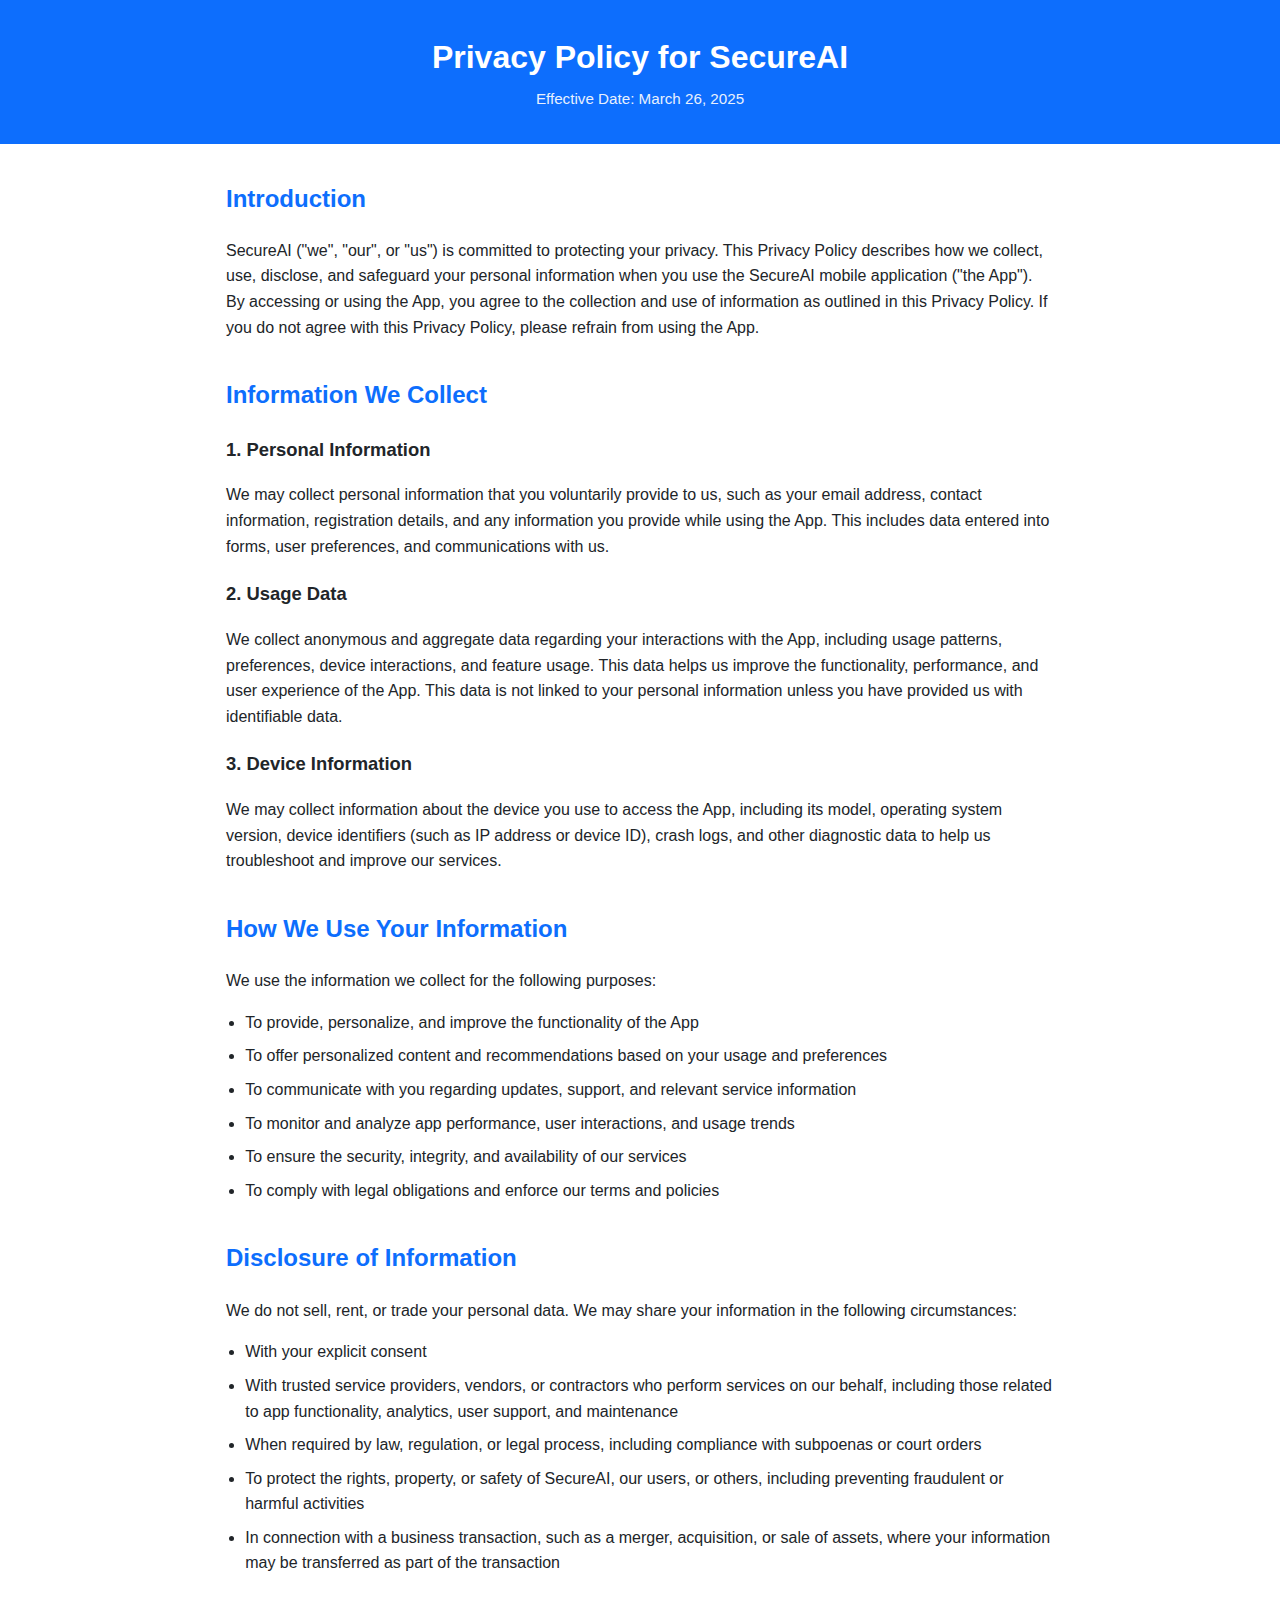
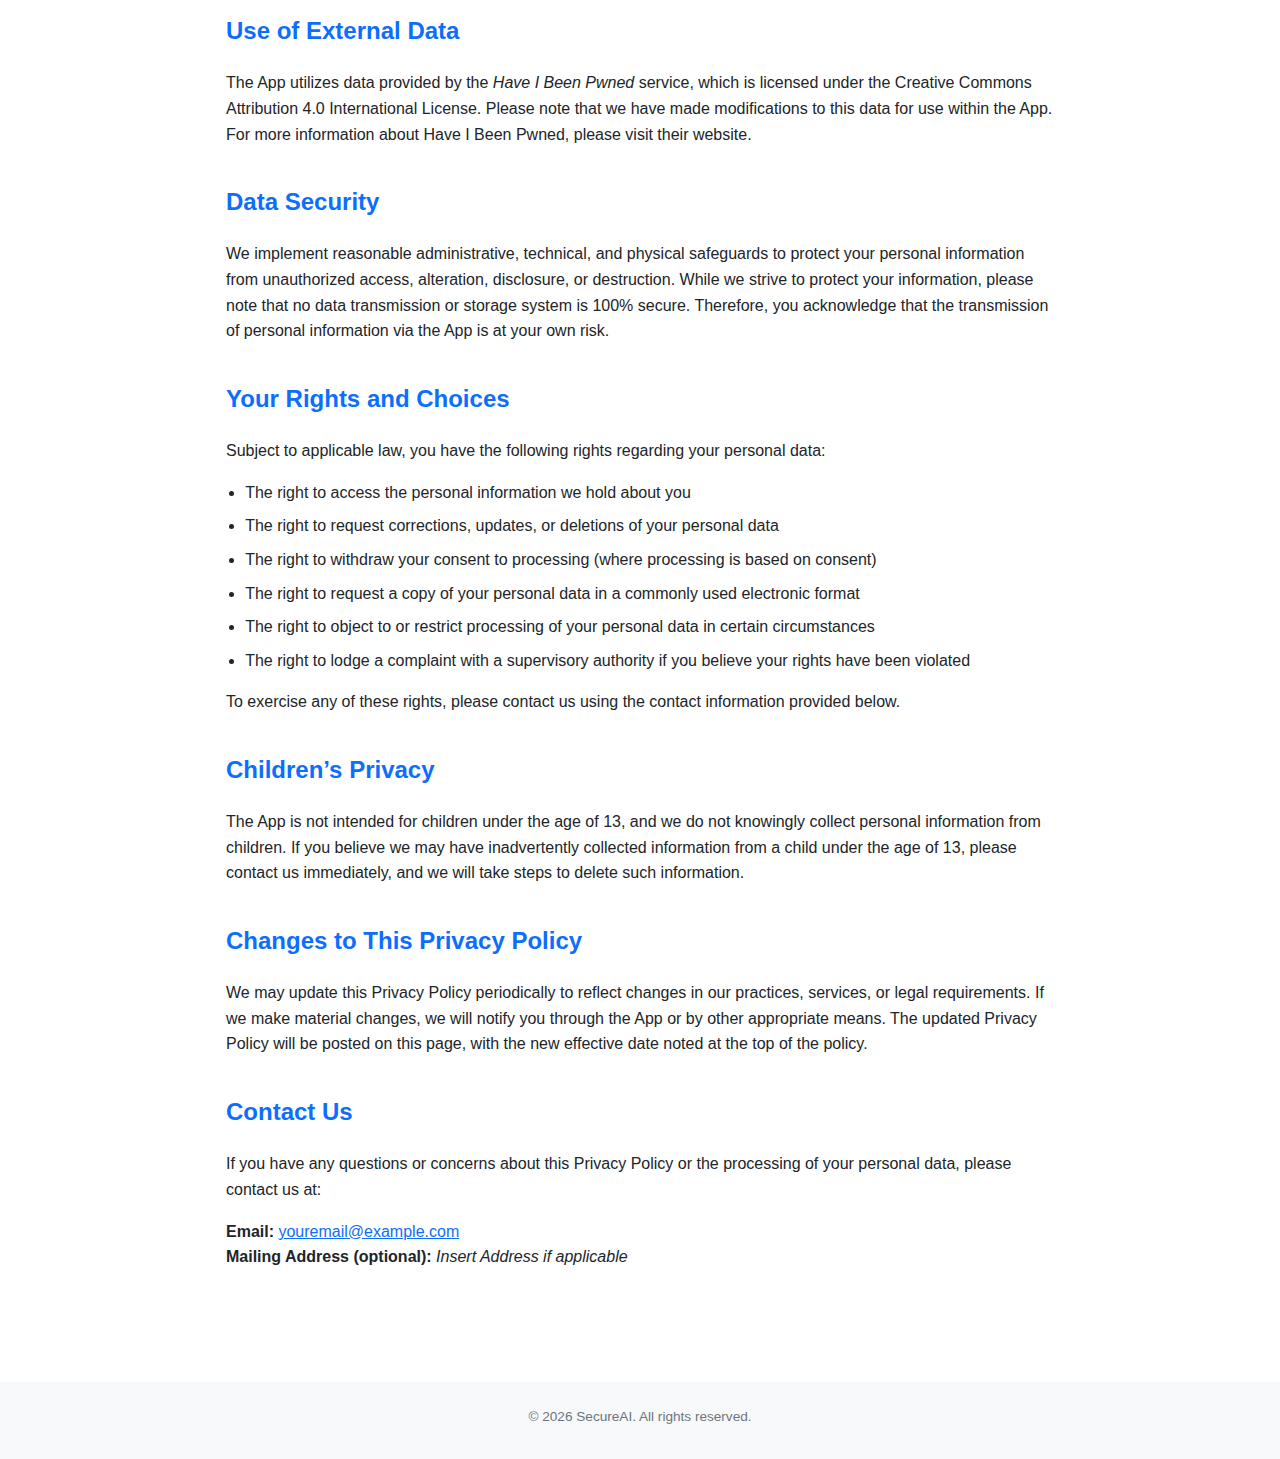
==== index.html @ 7d7cd62f "Create index.html" ====
<!DOCTYPE html>
<html lang="en">
<head>
  <meta charset="UTF-8" />
  <meta name="viewport" content="width=device-width, initial-scale=1.0" />
  <title>SecureAI – Privacy Policy</title>
  <style>
    :root {
      --primary: #0d6efd;
      --text: #212529;
      --bg: #ffffff;
      --accent: #f8f9fa;
    }

    * {
      box-sizing: border-box;
    }

    body {
      margin: 0;
      font-family: "Segoe UI", Roboto, "Helvetica Neue", Arial, "Noto Sans", sans-serif;
      line-height: 1.6;
      color: var(--text);
      background-color: var(--bg);
    }

    header {
      background: var(--primary);
      color: #fff;
      padding: 2rem 1rem;
      text-align: center;
    }

    header h1 {
      margin: 0 0 0.25rem 0;
      font-size: 2rem;
    }

    header p {
      margin: 0;
      font-size: 0.95rem;
      opacity: 0.9;
    }

    main {
      max-width: 860px;
      margin: 2rem auto;
      padding: 0 1rem 4rem 1rem;
    }

    h2 {
      color: var(--primary);
      margin-top: 2.25rem;
      font-size: 1.5rem;
    }

    h3 {
      margin-top: 1.25rem;
      font-size: 1.15rem;
    }

    ul {
      padding-left: 1.2rem;
    }

    li {
      margin-bottom: 0.5rem;
    }

    footer {
      text-align: center;
      font-size: 0.85rem;
      color: #6c757d;
      padding: 1.5rem 0 2rem;
      background: var(--accent);
    }

    a {
      color: var(--primary);
    }
  </style>
</head>
<body>
  <header>
    <h1>Privacy Policy for SecureAI</h1>
    <p>Effective Date: March&nbsp;26,&nbsp;2025</p>
  </header>

  <main>
    <h2>Introduction</h2>
    <p>
      SecureAI ("we", "our", or "us") is committed to protecting your privacy. This Privacy Policy describes how we
      collect, use, disclose, and safeguard your personal information when you use the SecureAI mobile application
      ("the App"). By accessing or using the App, you agree to the collection and use of information as outlined in this
      Privacy Policy. If you do not agree with this Privacy Policy, please refrain from using the App.
    </p>

    <h2>Information We Collect</h2>

    <h3>1. Personal Information</h3>
    <p>
      We may collect personal information that you voluntarily provide to us, such as your email address, contact
      information, registration details, and any information you provide while using the App. This includes data entered
      into forms, user preferences, and communications with us.
    </p>

    <h3>2. Usage Data</h3>
    <p>
      We collect anonymous and aggregate data regarding your interactions with the App, including usage patterns,
      preferences, device interactions, and feature usage. This data helps us improve the functionality, performance,
      and user experience of the App. This data is not linked to your personal information unless you have provided us
      with identifiable data.
    </p>

    <h3>3. Device Information</h3>
    <p>
      We may collect information about the device you use to access the App, including its model, operating system
      version, device identifiers (such as IP address or device ID), crash logs, and other diagnostic data to help us
      troubleshoot and improve our services.
    </p>

    <h2>How We Use Your Information</h2>
    <p>We use the information we collect for the following purposes:</p>
    <ul>
      <li>To provide, personalize, and improve the functionality of the App</li>
      <li>To offer personalized content and recommendations based on your usage and preferences</li>
      <li>To communicate with you regarding updates, support, and relevant service information</li>
      <li>To monitor and analyze app performance, user interactions, and usage trends</li>
      <li>To ensure the security, integrity, and availability of our services</li>
      <li>To comply with legal obligations and enforce our terms and policies</li>
    </ul>

    <h2>Disclosure of Information</h2>
    <p>We do not sell, rent, or trade your personal data. We may share your information in the following circumstances:</p>
    <ul>
      <li>With your explicit consent</li>
      <li>
        With trusted service providers, vendors, or contractors who perform services on our behalf, including those
        related to app functionality, analytics, user support, and maintenance
      </li>
      <li>When required by law, regulation, or legal process, including compliance with subpoenas or court orders</li>
      <li>
        To protect the rights, property, or safety of SecureAI, our users, or others, including preventing fraudulent or
        harmful activities
      </li>
      <li>
        In connection with a business transaction, such as a merger, acquisition, or sale of assets, where your
        information may be transferred as part of the transaction
      </li>
    </ul>

    <h2>Use of External Data</h2>
    <p>
      The App utilizes data provided by the <em>Have I Been Pwned</em> service, which is licensed under the Creative Commons
      Attribution&nbsp;4.0 International License. Please note that we have made modifications to this data for use within
      the App. For more information about Have I Been Pwned, please visit their website.
    </p>

    <h2>Data Security</h2>
    <p>
      We implement reasonable administrative, technical, and physical safeguards to protect your personal information
      from unauthorized access, alteration, disclosure, or destruction. While we strive to protect your information,
      please note that no data transmission or storage system is 100% secure. Therefore, you acknowledge that the
      transmission of personal information via the App is at your own risk.
    </p>

    <h2>Your Rights and Choices</h2>
    <p>Subject to applicable law, you have the following rights regarding your personal data:</p>
    <ul>
      <li>The right to access the personal information we hold about you</li>
      <li>The right to request corrections, updates, or deletions of your personal data</li>
      <li>The right to withdraw your consent to processing (where processing is based on consent)</li>
      <li>The right to request a copy of your personal data in a commonly used electronic format</li>
      <li>The right to object to or restrict processing of your personal data in certain circumstances</li>
      <li>
        The right to lodge a complaint with a supervisory authority if you believe your rights have been violated
      </li>
    </ul>
    <p>To exercise any of these rights, please contact us using the contact information provided below.</p>

    <h2>Children’s Privacy</h2>
    <p>
      The App is not intended for children under the age of 13, and we do not knowingly collect personal information
      from children. If you believe we may have inadvertently collected information from a child under the age of 13,
      please contact us immediately, and we will take steps to delete such information.
    </p>

    <h2>Changes to This Privacy Policy</h2>
    <p>
      We may update this Privacy Policy periodically to reflect changes in our practices, services, or legal
      requirements. If we make material changes, we will notify you through the App or by other appropriate means. The
      updated Privacy Policy will be posted on this page, with the new effective date noted at the top of the policy.
    </p>

    <h2>Contact Us</h2>
    <p>
      If you have any questions or concerns about this Privacy Policy or the processing of your personal data, please
      contact us at:
    </p>
    <p>
      <strong>Email:</strong> <a href="mailto:youremail@example.com">youremail@example.com</a><br />
      <strong>Mailing Address (optional):</strong> <em>Insert Address if applicable</em>
    </p>
  </main>

  <footer>
    &copy; <span id="year"></span> SecureAI. All rights reserved.
  </footer>

  <script>
    // Update year automatically
    document.getElementById("year").textContent = new Date().getFullYear();
  </script>
</body>
</html>
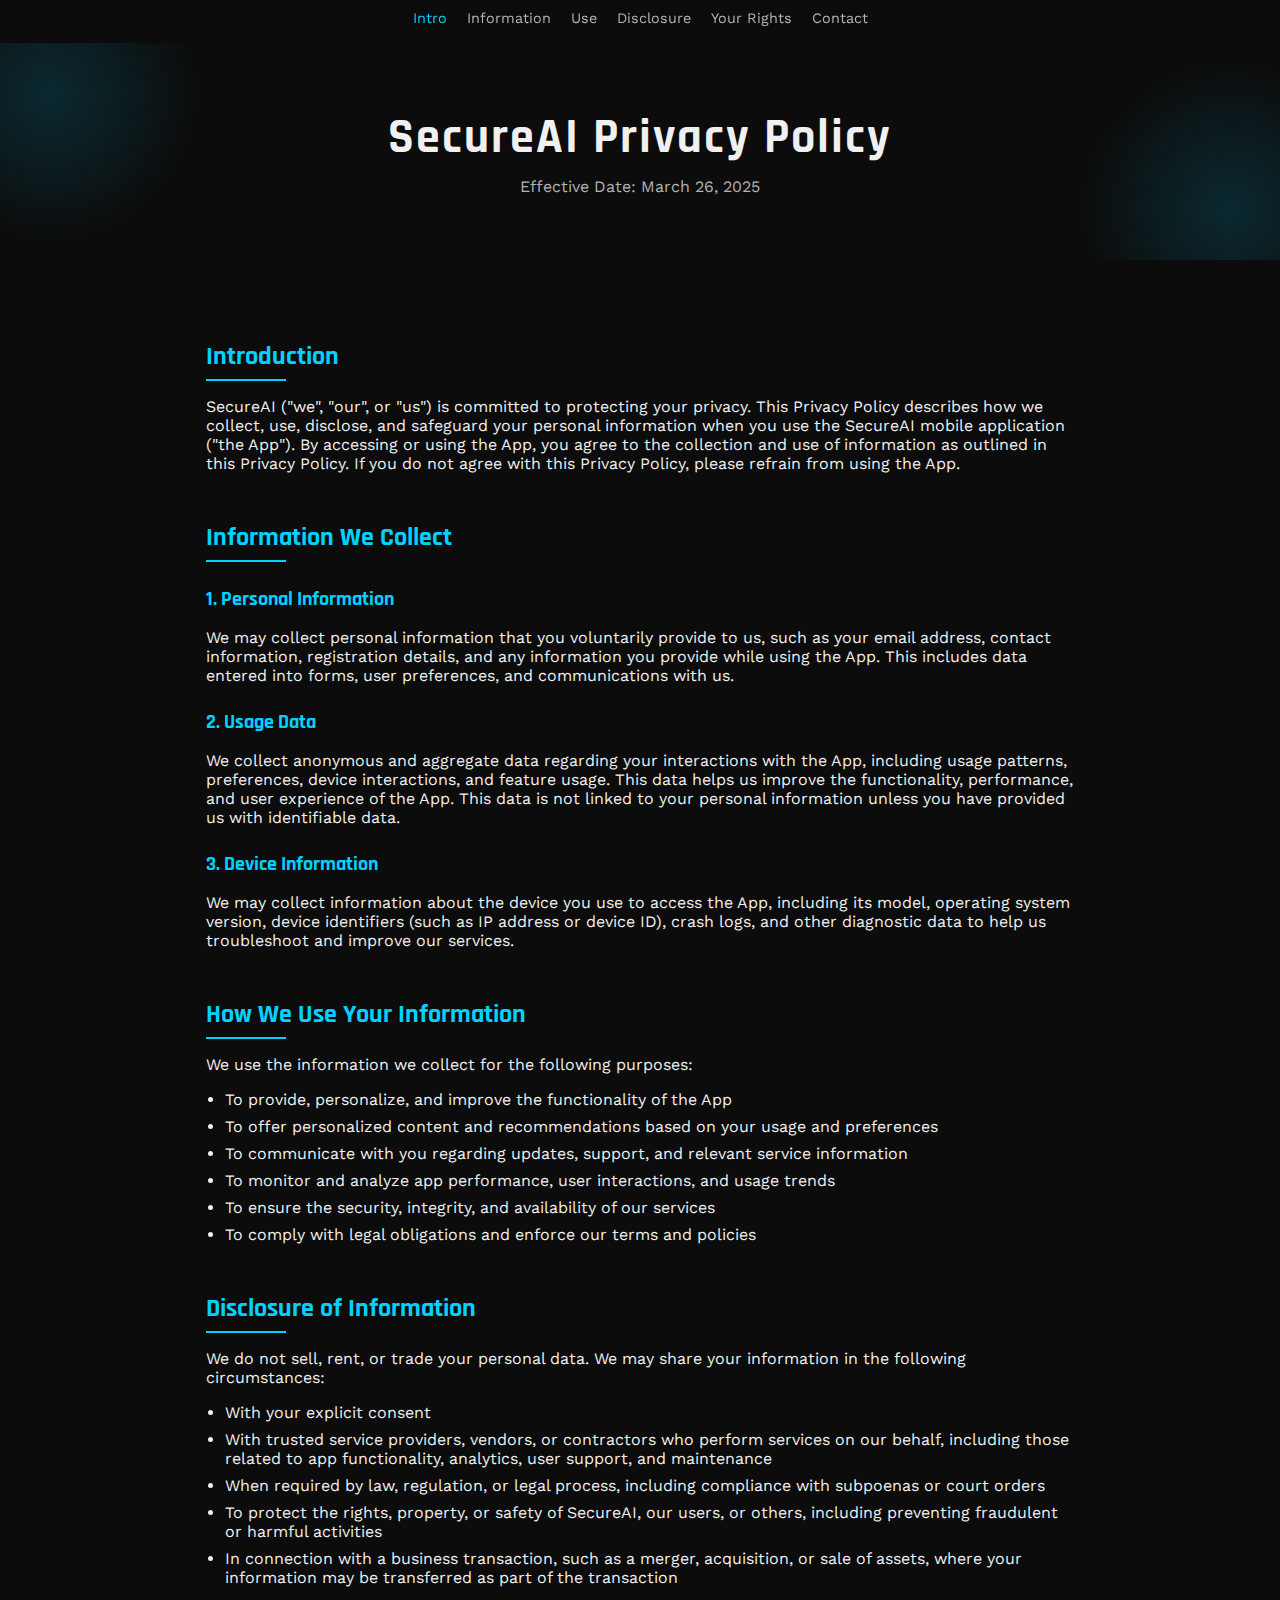
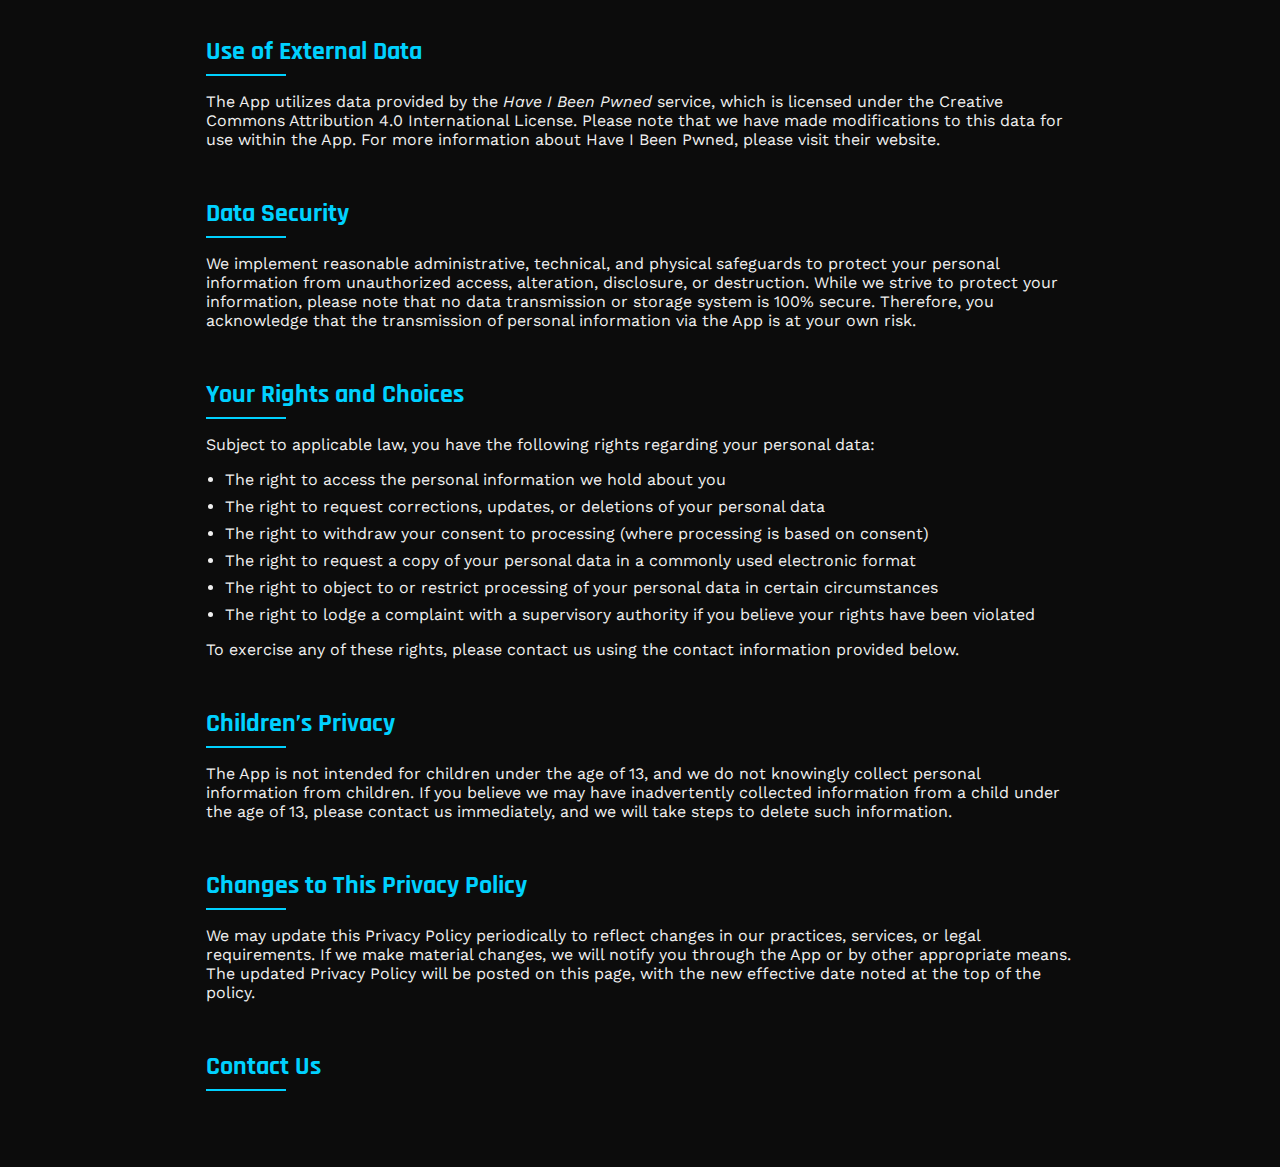
==== commit c8a95e10: "Update index.html" ====
--- a/index.html
+++ b/index.html
@@ -3,60 +3,135 @@
 <head>
   <meta charset="UTF-8" />
   <meta name="viewport" content="width=device-width, initial-scale=1.0" />
-  <title>SecureAI – Privacy Policy</title>
+  <title>SecureAI · Privacy Policy</title>
+
+  <!-- Google Fonts -->
+  <link rel="preconnect" href="https://fonts.googleapis.com">
+  <link rel="preconnect" href="https://fonts.gstatic.com" crossorigin>
+  <link href="https://fonts.googleapis.com/css2?family=Work+Sans:wght@300;400;500;600;700;800&family=Rajdhani:wght@400;500;600;700&family=Source+Code+Pro:wght@400;600;700&display=swap" rel="stylesheet">
+
   <style>
     :root {
-      --primary: #0d6efd;
-      --text: #212529;
-      --bg: #ffffff;
-      --accent: #f8f9fa;
+      --bg: #0c0c0c;
+      --text-primary: #f0f0f0;
+      --text-secondary: #b3b3b3;
+      --accent: #00d1ff;
+      --accent-soft: rgba(0, 209, 255, 0.2);
+      --radius: 12px;
+      --max-width: 900px;
     }
 
     * {
       box-sizing: border-box;
+      scroll-behavior: smooth;
     }
 
     body {
       margin: 0;
-      font-family: "Segoe UI", Roboto, "Helvetica Neue", Arial, "Noto Sans", sans-serif;
-      line-height: 1.6;
-      color: var(--text);
+      font-family: 'Work Sans', sans-serif;
       background-color: var(--bg);
+      color: var(--text-primary);
     }
 
     header {
-      background: var(--primary);
-      color: #fff;
-      padding: 2rem 1rem;
+      padding: 4rem 1rem 3rem;
       text-align: center;
-    }
-
-    header h1 {
-      margin: 0 0 0.25rem 0;
-      font-size: 2rem;
-    }
-
-    header p {
+      position: relative;
+      overflow: hidden;
+    }
+
+    header::before,
+    header::after {
+      content: '';
+      position: absolute;
+      top: -100px;
+      left: -100px;
+      width: 300px;
+      height: 300px;
+      background: radial-gradient(circle at center, var(--accent) 0%, transparent 70%);
+      opacity: 0.15;
+      animation: float 8s ease-in-out infinite;
+    }
+
+    header::after {
+      top: auto;
+      bottom: -100px;
+      left: auto;
+      right: -100px;
+      animation-delay: 3s;
+    }
+
+    @keyframes float {
+      0%, 100% { transform: translateY(0) rotate(0deg); }
+      50% { transform: translateY(-20px) rotate(10deg); }
+    }
+
+    h1 {
+      font-family: 'Rajdhani', sans-serif;
+      font-size: clamp(2rem, 5vw, 3rem);
+      letter-spacing: 2px;
       margin: 0;
-      font-size: 0.95rem;
-      opacity: 0.9;
+    }
+
+    p.lead {
+      color: var(--text-secondary);
+      margin-top: 0.5rem;
+      font-size: 1rem;
+    }
+
+    nav {
+      position: sticky;
+      top: 0;
+      width: 100%;
+      backdrop-filter: blur(8px);
+      background: rgba(12,12,12,0.7);
+      z-index: 10;
+    }
+
+    nav ul {
+      list-style: none;
+      margin: 0;
+      padding: 0.5rem 1rem;
+      display: flex;
+      gap: 1.25rem;
+      justify-content: center;
+    }
+
+    nav a {
+      color: var(--text-secondary);
+      text-decoration: none;
+      font-size: 0.9rem;
+      transition: color 0.2s ease;
+    }
+
+    nav a:hover,
+    nav a:focus,
+    nav a.active {
+      color: var(--accent);
     }
 
     main {
-      max-width: 860px;
-      margin: 2rem auto;
-      padding: 0 1rem 4rem 1rem;
-    }
-
-    h2 {
-      color: var(--primary);
-      margin-top: 2.25rem;
-      font-size: 1.5rem;
-    }
-
-    h3 {
-      margin-top: 1.25rem;
-      font-size: 1.15rem;
+      max-width: var(--max-width);
+      margin: 0 auto;
+      padding: 2rem 1rem 4rem;
+    }
+
+    section {
+      margin-top: 3rem;
+    }
+
+    section h2 {
+      font-family: 'Rajdhani', sans-serif;
+      color: var(--accent);
+      font-size: 1.6rem;
+      margin-bottom: 0.75rem;
+    }
+
+    section h3 {
+      font-family: 'Rajdhani', sans-serif;
+      font-size: 1.25rem;
+      margin: 1.5rem 0 0.5rem;
+      color: var(--accent);
     }
 
     ul {
@@ -67,149 +142,135 @@
       margin-bottom: 0.5rem;
     }
 
+    a {
+      color: var(--accent);
+    }
+
     footer {
       text-align: center;
-      font-size: 0.85rem;
-      color: #6c757d;
-      padding: 1.5rem 0 2rem;
+      padding: 2rem 1rem;
+      font-size: 0.8rem;
+      color: var(--text-secondary);
+      background: #111;
+    }
+
+    /* Fancy underline for headings */
+    section h2::after {
+      content: '';
+      display: block;
+      width: 80px;
+      height: 2px;
       background: var(--accent);
-    }
-
-    a {
-      color: var(--primary);
+      margin-top: 6px;
+    }
+
+    code {
+      font-family: 'Source Code Pro', monospace;
+      background: #181818;
+      padding: 0.2rem 0.4rem;
+      border-radius: 4px;
+      color: var(--accent);
     }
   </style>
 </head>
 <body>
-  <header>
-    <h1>Privacy Policy for SecureAI</h1>
-    <p>Effective Date: March&nbsp;26,&nbsp;2025</p>
+
+  <nav>
+    <ul>
+      <li><a href="#intro" class="active">Intro</a></li>
+      <li><a href="#info">Information</a></li>
+      <li><a href="#use">Use</a></li>
+      <li><a href="#disclosure">Disclosure</a></li>
+      <li><a href="#rights">Your Rights</a></li>
+      <li><a href="#contact">Contact</a></li>
+    </ul>
+  </nav>
+
+  <header id="intro">
+    <h1>SecureAI Privacy Policy</h1>
+    <p class="lead">Effective&nbsp;Date:&nbsp;March&nbsp;26,&nbsp;2025</p>
   </header>
 
   <main>
-    <h2>Introduction</h2>
-    <p>
-      SecureAI ("we", "our", or "us") is committed to protecting your privacy. This Privacy Policy describes how we
-      collect, use, disclose, and safeguard your personal information when you use the SecureAI mobile application
-      ("the App"). By accessing or using the App, you agree to the collection and use of information as outlined in this
-      Privacy Policy. If you do not agree with this Privacy Policy, please refrain from using the App.
-    </p>
-
-    <h2>Information We Collect</h2>
-
-    <h3>1. Personal Information</h3>
-    <p>
-      We may collect personal information that you voluntarily provide to us, such as your email address, contact
-      information, registration details, and any information you provide while using the App. This includes data entered
-      into forms, user preferences, and communications with us.
-    </p>
-
-    <h3>2. Usage Data</h3>
-    <p>
-      We collect anonymous and aggregate data regarding your interactions with the App, including usage patterns,
-      preferences, device interactions, and feature usage. This data helps us improve the functionality, performance,
-      and user experience of the App. This data is not linked to your personal information unless you have provided us
-      with identifiable data.
-    </p>
-
-    <h3>3. Device Information</h3>
-    <p>
-      We may collect information about the device you use to access the App, including its model, operating system
-      version, device identifiers (such as IP address or device ID), crash logs, and other diagnostic data to help us
-      troubleshoot and improve our services.
-    </p>
-
-    <h2>How We Use Your Information</h2>
-    <p>We use the information we collect for the following purposes:</p>
-    <ul>
-      <li>To provide, personalize, and improve the functionality of the App</li>
-      <li>To offer personalized content and recommendations based on your usage and preferences</li>
-      <li>To communicate with you regarding updates, support, and relevant service information</li>
-      <li>To monitor and analyze app performance, user interactions, and usage trends</li>
-      <li>To ensure the security, integrity, and availability of our services</li>
-      <li>To comply with legal obligations and enforce our terms and policies</li>
-    </ul>
-
-    <h2>Disclosure of Information</h2>
-    <p>We do not sell, rent, or trade your personal data. We may share your information in the following circumstances:</p>
-    <ul>
-      <li>With your explicit consent</li>
-      <li>
-        With trusted service providers, vendors, or contractors who perform services on our behalf, including those
-        related to app functionality, analytics, user support, and maintenance
-      </li>
-      <li>When required by law, regulation, or legal process, including compliance with subpoenas or court orders</li>
-      <li>
-        To protect the rights, property, or safety of SecureAI, our users, or others, including preventing fraudulent or
-        harmful activities
-      </li>
-      <li>
-        In connection with a business transaction, such as a merger, acquisition, or sale of assets, where your
-        information may be transferred as part of the transaction
-      </li>
-    </ul>
-
-    <h2>Use of External Data</h2>
-    <p>
-      The App utilizes data provided by the <em>Have I Been Pwned</em> service, which is licensed under the Creative Commons
-      Attribution&nbsp;4.0 International License. Please note that we have made modifications to this data for use within
-      the App. For more information about Have I Been Pwned, please visit their website.
-    </p>
-
-    <h2>Data Security</h2>
-    <p>
-      We implement reasonable administrative, technical, and physical safeguards to protect your personal information
-      from unauthorized access, alteration, disclosure, or destruction. While we strive to protect your information,
-      please note that no data transmission or storage system is 100% secure. Therefore, you acknowledge that the
-      transmission of personal information via the App is at your own risk.
-    </p>
-
-    <h2>Your Rights and Choices</h2>
-    <p>Subject to applicable law, you have the following rights regarding your personal data:</p>
-    <ul>
-      <li>The right to access the personal information we hold about you</li>
-      <li>The right to request corrections, updates, or deletions of your personal data</li>
-      <li>The right to withdraw your consent to processing (where processing is based on consent)</li>
-      <li>The right to request a copy of your personal data in a commonly used electronic format</li>
-      <li>The right to object to or restrict processing of your personal data in certain circumstances</li>
-      <li>
-        The right to lodge a complaint with a supervisory authority if you believe your rights have been violated
-      </li>
-    </ul>
-    <p>To exercise any of these rights, please contact us using the contact information provided below.</p>
-
-    <h2>Children’s Privacy</h2>
-    <p>
-      The App is not intended for children under the age of 13, and we do not knowingly collect personal information
-      from children. If you believe we may have inadvertently collected information from a child under the age of 13,
-      please contact us immediately, and we will take steps to delete such information.
-    </p>
-
-    <h2>Changes to This Privacy Policy</h2>
-    <p>
-      We may update this Privacy Policy periodically to reflect changes in our practices, services, or legal
-      requirements. If we make material changes, we will notify you through the App or by other appropriate means. The
-      updated Privacy Policy will be posted on this page, with the new effective date noted at the top of the policy.
-    </p>
-
-    <h2>Contact Us</h2>
-    <p>
-      If you have any questions or concerns about this Privacy Policy or the processing of your personal data, please
-      contact us at:
-    </p>
-    <p>
-      <strong>Email:</strong> <a href="mailto:youremail@example.com">youremail@example.com</a><br />
-      <strong>Mailing Address (optional):</strong> <em>Insert Address if applicable</em>
-    </p>
-  </main>
-
-  <footer>
-    &copy; <span id="year"></span> SecureAI. All rights reserved.
-  </footer>
-
-  <script>
-    // Update year automatically
-    document.getElementById("year").textContent = new Date().getFullYear();
-  </script>
-</body>
-</html>
+
+    <section>
+      <h2>Introduction</h2>
+      <p>
+        SecureAI ("we", "our", or "us") is committed to protecting your privacy. This Privacy Policy describes how we collect, use, disclose, and safeguard your personal information when you use the SecureAI mobile application ("the App"). By accessing or using the App, you agree to the collection and use of information as outlined in this Privacy Policy. If you do not agree with this Privacy Policy, please refrain from using the App.
+      </p>
+    </section>
+
+    <section id="info">
+      <h2>Information We Collect</h2>
+
+      <h3>1. Personal Information</h3>
+      <p>We may collect personal information that you voluntarily provide to us, such as your email address, contact information, registration details, and any information you provide while using the App. This includes data entered into forms, user preferences, and communications with us.</p>
+
+      <h3>2. Usage Data</h3>
+      <p>We collect anonymous and aggregate data regarding your interactions with the App, including usage patterns, preferences, device interactions, and feature usage. This data helps us improve the functionality, performance, and user experience of the App. This data is not linked to your personal information unless you have provided us with identifiable data.</p>
+
+      <h3>3. Device Information</h3>
+      <p>We may collect information about the device you use to access the App, including its model, operating system version, device identifiers (such as IP address or device ID), crash logs, and other diagnostic data to help us troubleshoot and improve our services.</p>
+    </section>
+
+    <section id="use">
+      <h2>How We Use Your Information</h2>
+      <p>We use the information we collect for the following purposes:</p>
+      <ul>
+        <li>To provide, personalize, and improve the functionality of the App</li>
+        <li>To offer personalized content and recommendations based on your usage and preferences</li>
+        <li>To communicate with you regarding updates, support, and relevant service information</li>
+        <li>To monitor and analyze app performance, user interactions, and usage trends</li>
+        <li>To ensure the security, integrity, and availability of our services</li>
+        <li>To comply with legal obligations and enforce our terms and policies</li>
+      </ul>
+    </section>
+
+    <section id="disclosure">
+      <h2>Disclosure of Information</h2>
+      <p>We do not sell, rent, or trade your personal data. We may share your information in the following circumstances:</p>
+      <ul>
+        <li>With your explicit consent</li>
+        <li>With trusted service providers, vendors, or contractors who perform services on our behalf, including those related to app functionality, analytics, user support, and maintenance</li>
+        <li>When required by law, regulation, or legal process, including compliance with subpoenas or court orders</li>
+        <li>To protect the rights, property, or safety of SecureAI, our users, or others, including preventing fraudulent or harmful activities</li>
+        <li>In connection with a business transaction, such as a merger, acquisition, or sale of assets, where your information may be transferred as part of the transaction</li>
+      </ul>
+    </section>
+
+    <section>
+      <h2>Use of External Data</h2>
+      <p>The App utilizes data provided by the <em>Have I Been Pwned</em> service, which is licensed under the Creative Commons Attribution 4.0 International License. Please note that we have made modifications to this data for use within the App. For more information about Have I Been Pwned, please visit their website.</p>
+    </section>
+
+    <section>
+      <h2>Data Security</h2>
+      <p>We implement reasonable administrative, technical, and physical safeguards to protect your personal information from unauthorized access, alteration, disclosure, or destruction. While we strive to protect your information, please note that no data transmission or storage system is 100% secure. Therefore, you acknowledge that the transmission of personal information via the App is at your own risk.</p>
+    </section>
+
+    <section id="rights">
+      <h2>Your Rights and Choices</h2>
+      <p>Subject to applicable law, you have the following rights regarding your personal data:</p>
+      <ul>
+        <li>The right to access the personal information we hold about you</li>
+        <li>The right to request corrections, updates, or deletions of your personal data</li>
+        <li>The right to withdraw your consent to processing (where processing is based on consent)</li>
+        <li>The right to request a copy of your personal data in a commonly used electronic format</li>
+        <li>The right to object to or restrict processing of your personal data in certain circumstances</li>
+        <li>The right to lodge a complaint with a supervisory authority if you believe your rights have been violated</li>
+      </ul>
+      <p>To exercise any of these rights, please contact us using the contact information provided below.</p>
+    </section>
+
+    <section>
+      <h2>Children’s Privacy</h2>
+      <p>The App is not intended for children under the age of 13, and we do not knowingly collect personal information from children. If you believe we may have inadvertently collected information from a child under the age of 13, please contact us immediately, and we will take steps to delete such information.</p>
+    </section>
+
+    <section>
+      <h2>Changes to This Privacy Policy</h2>
+      <p>We may update this Privacy Policy periodically to reflect changes in our practices, services, or legal requirements. If we make material changes, we will notify you through the App or by other appropriate means. The updated Privacy Policy will be posted on this page, with the new effective date noted at the top of the policy.</p>
+    </section>
+
+    <section id="contact">
+      <h2>Contact Us</h
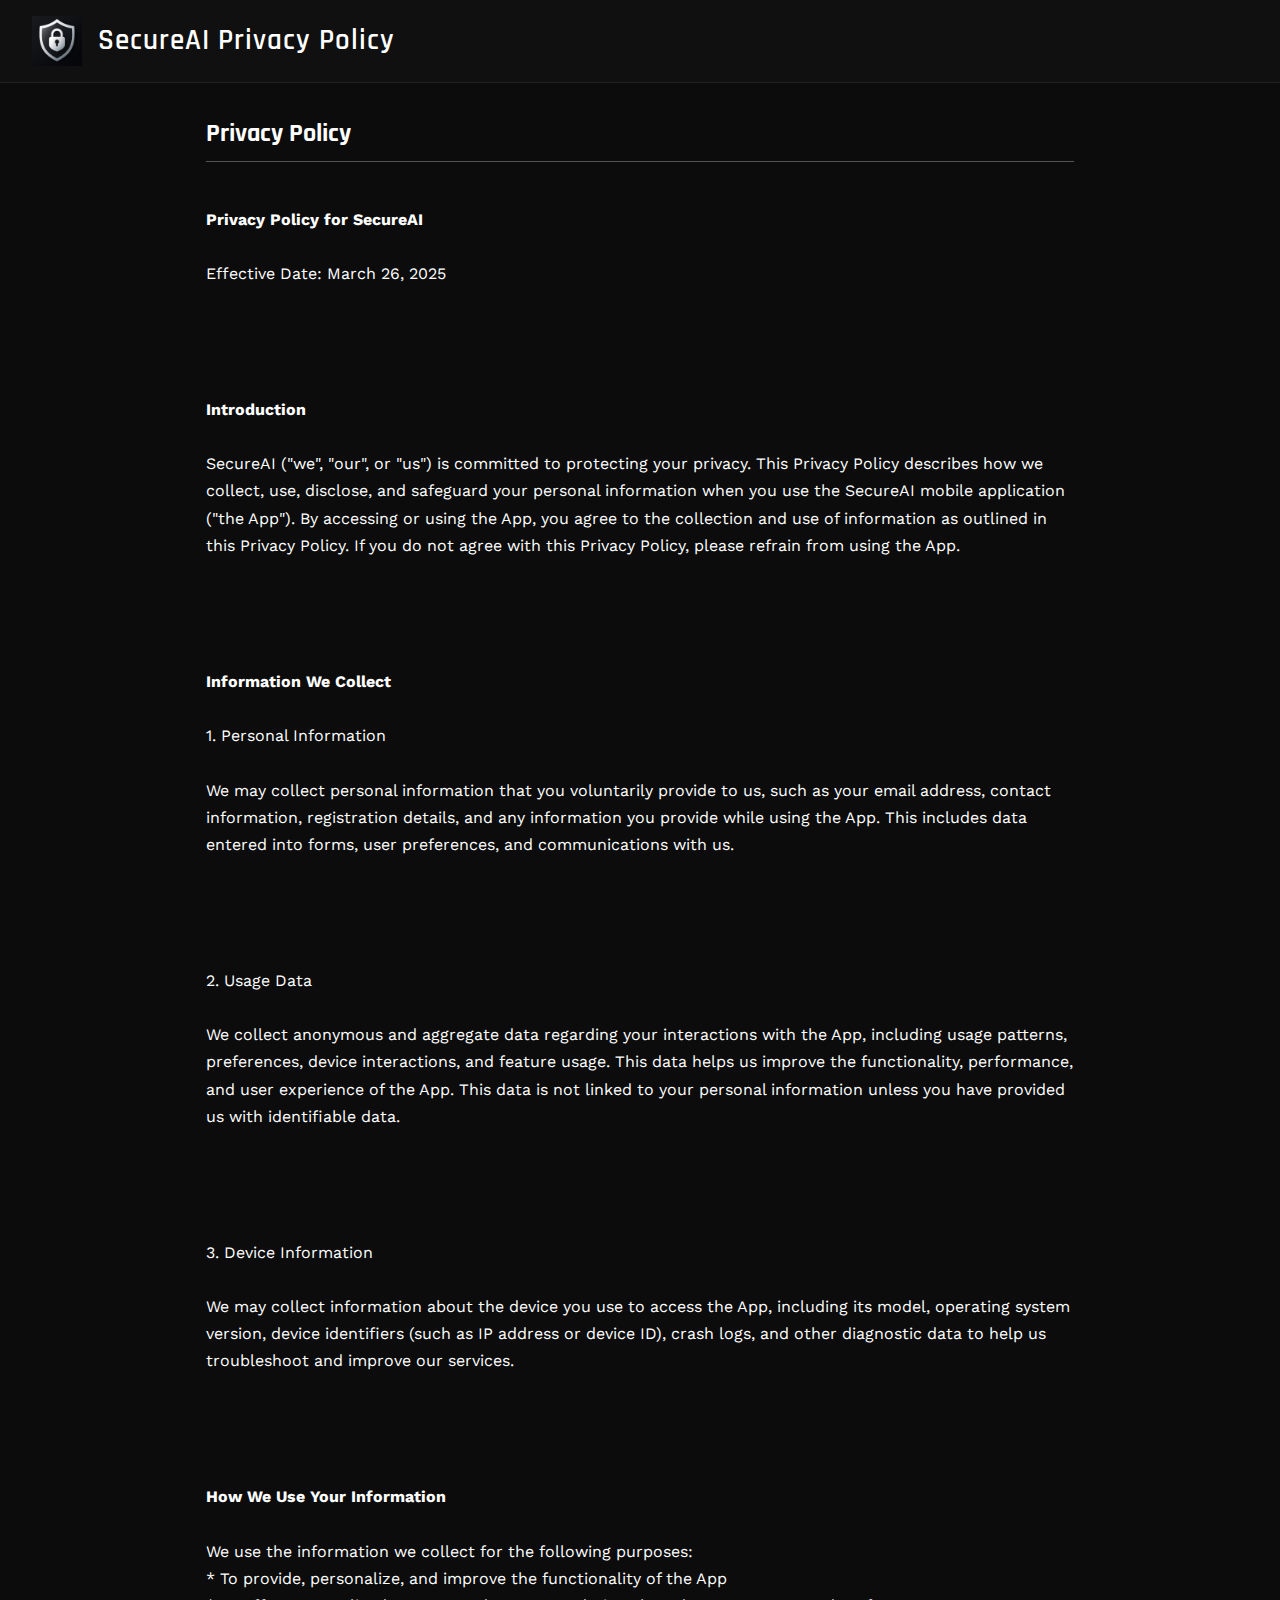
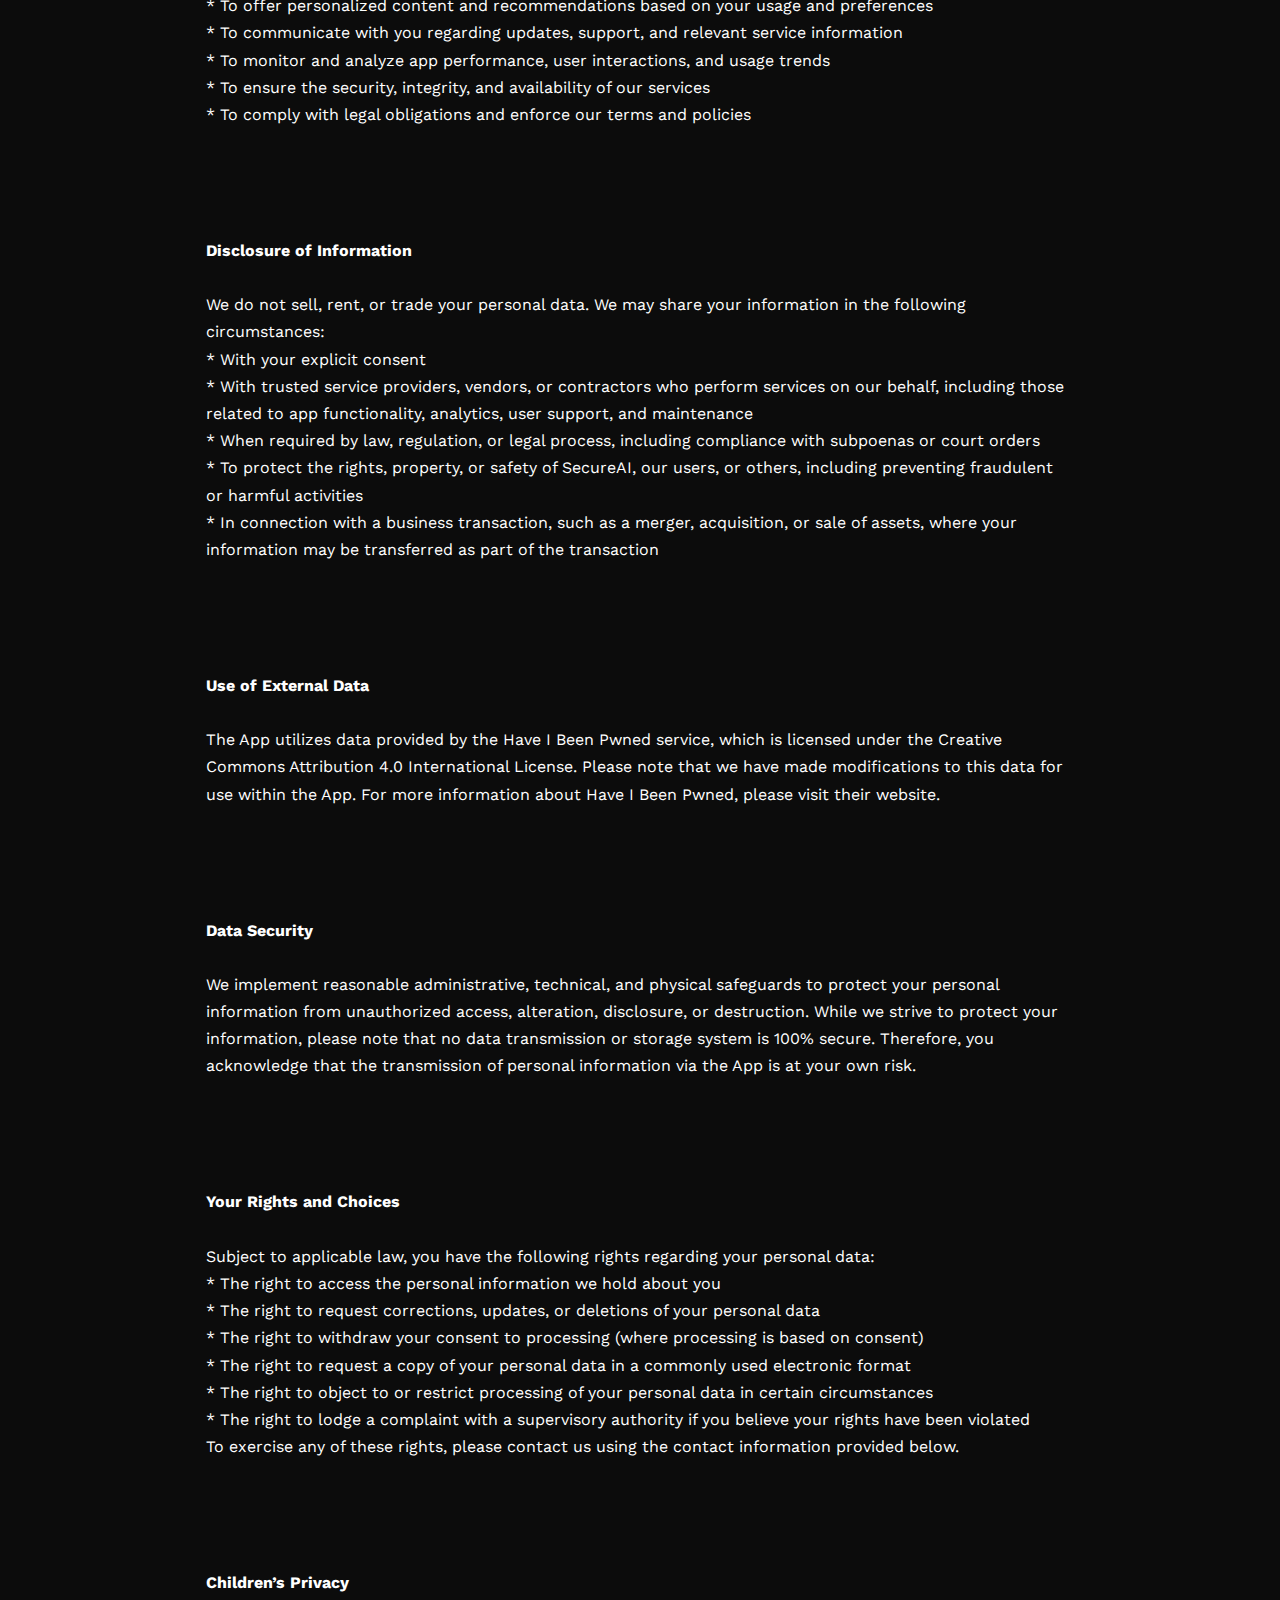
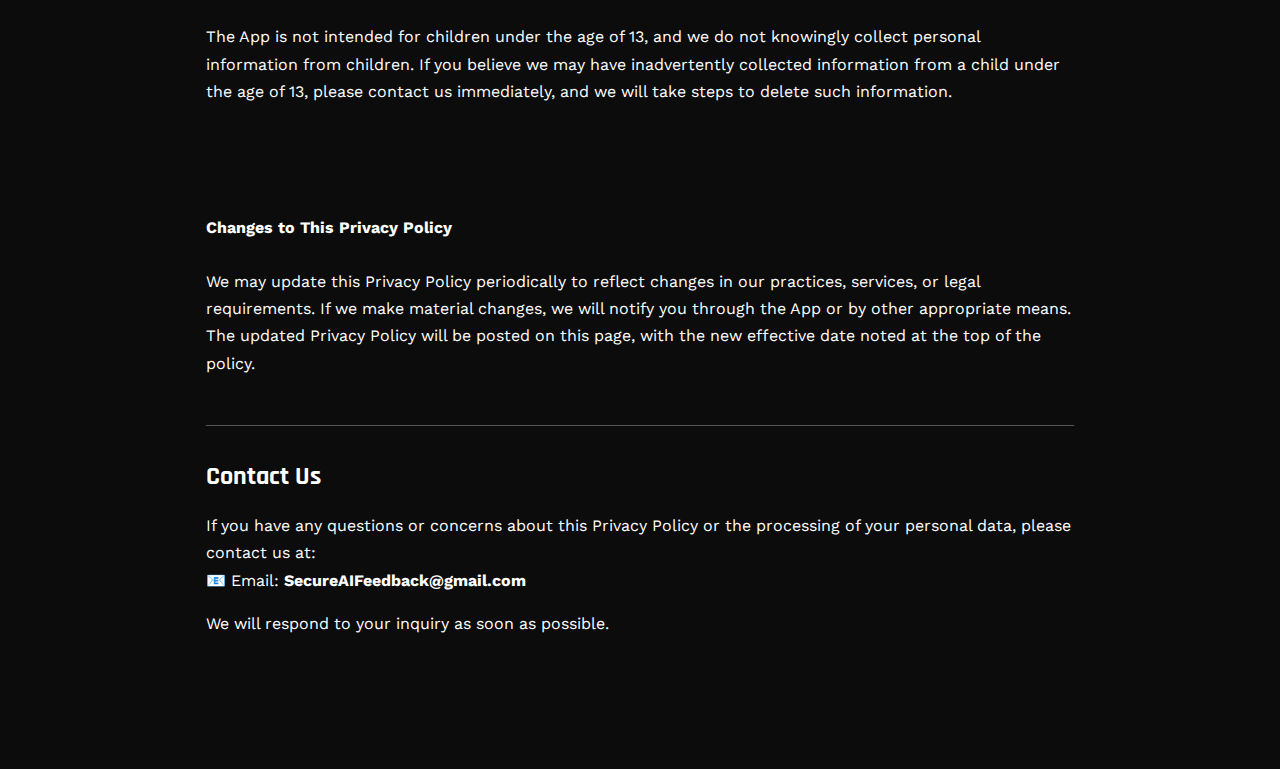
==== commit c8f13231: "Update index.html" ====
--- a/index.html
+++ b/index.html
@@ -2,275 +2,207 @@
 <html lang="en">
 <head>
   <meta charset="UTF-8" />
-  <meta name="viewport" content="width=device-width, initial-scale=1.0" />
-  <title>SecureAI · Privacy Policy</title>
-
-  <!-- Google Fonts -->
+  <meta name="viewport" content="width=device-width, initial-scale=1.0">
+  <title>SecureAI Privacy Policy</title>
+
+  <!-- Fonts -->
   <link rel="preconnect" href="https://fonts.googleapis.com">
   <link rel="preconnect" href="https://fonts.gstatic.com" crossorigin>
-  <link href="https://fonts.googleapis.com/css2?family=Work+Sans:wght@300;400;500;600;700;800&family=Rajdhani:wght@400;500;600;700&family=Source+Code+Pro:wght@400;600;700&display=swap" rel="stylesheet">
+  <!-- Work Sans, Rajdhani, Source Code Pro -->
+  <link rel="stylesheet" href="https://fonts.googleapis.com/css2?family=Work+Sans:wght@200..900&family=Rajdhani:wght@300;400;500;600;700&family=Source+Code+Pro:wght@200..900&display=swap">
 
   <style>
-    :root {
-      --bg: #0c0c0c;
-      --text-primary: #f0f0f0;
-      --text-secondary: #b3b3b3;
-      --accent: #00d1ff;
-      --accent-soft: rgba(0, 209, 255, 0.2);
-      --radius: 12px;
-      --max-width: 900px;
-    }
-
+    /* Global Reset/Box Sizing */
     * {
+      margin: 0;
+      padding: 0;
       box-sizing: border-box;
-      scroll-behavior: smooth;
     }
 
     body {
-      margin: 0;
+      background-color: #0c0c0c;
       font-family: 'Work Sans', sans-serif;
-      background-color: var(--bg);
-      color: var(--text-primary);
+      color: #ffffff;
+      line-height: 1.5;
+      padding-bottom: 100px;
     }
 
     header {
-      padding: 4rem 1rem 3rem;
-      text-align: center;
-      position: relative;
-      overflow: hidden;
-    }
-
-    header::before,
-    header::after {
-      content: '';
-      position: absolute;
-      top: -100px;
-      left: -100px;
-      width: 300px;
-      height: 300px;
-      background: radial-gradient(circle at center, var(--accent) 0%, transparent 70%);
-      opacity: 0.15;
-      animation: float 8s ease-in-out infinite;
-    }
-
-    header::after {
-      top: auto;
-      bottom: -100px;
-      left: auto;
-      right: -100px;
-      animation-delay: 3s;
-    }
-
-    @keyframes float {
-      0%, 100% { transform: translateY(0) rotate(0deg); }
-      50% { transform: translateY(-20px) rotate(10deg); }
-    }
-
-    h1 {
-      font-family: 'Rajdhani', sans-serif;
-      font-size: clamp(2rem, 5vw, 3rem);
-      letter-spacing: 2px;
-      margin: 0;
-    }
-
-    p.lead {
-      color: var(--text-secondary);
-      margin-top: 0.5rem;
-      font-size: 1rem;
-    }
-
-    nav {
+      display: flex;
+      align-items: center;
+      padding: 1rem 2rem;
+      background-color: #101010;
+      border-bottom: 1px solid #222;
       position: sticky;
       top: 0;
-      width: 100%;
-      backdrop-filter: blur(8px);
-      background: rgba(12,12,12,0.7);
       z-index: 10;
     }
 
-    nav ul {
-      list-style: none;
-      margin: 0;
-      padding: 0.5rem 1rem;
-      display: flex;
-      gap: 1.25rem;
-      justify-content: center;
-    }
-
-    nav a {
-      color: var(--text-secondary);
+    header img {
+      height: 50px;
+      margin-right: 1rem;
+    }
+
+    header h1 {
+      font-family: 'Rajdhani', sans-serif;
+      font-size: 1.8rem;
+      font-weight: 600;
+      letter-spacing: 1px;
+    }
+
+    .content-wrapper {
+      max-width: 900px;
+      margin: 2rem auto;
+      padding: 0 1rem;
+    }
+
+    /* Privacy Policy Section */
+    .section-title {
+      font-family: 'Rajdhani', sans-serif;
+      font-size: 1.6rem;
+      margin-bottom: 1rem;
+      border-bottom: 1px solid #555;
+      padding-bottom: 0.5rem;
+    }
+
+    .policy-text {
+      margin-bottom: 2rem;
+      line-height: 1.7;
+      white-space: pre-line; /* Preserve line breaks in text */
+    }
+
+    /* Contact Us Section */
+    .contact-section {
+      margin-top: 3rem;
+      padding-top: 2rem;
+      border-top: 1px solid #555;
+    }
+
+    .contact-section h2 {
+      font-family: 'Rajdhani', sans-serif;
+      font-size: 1.6rem;
+      margin-bottom: 1rem;
+    }
+
+    .contact-section p {
+      margin-bottom: 1rem;
+      line-height: 1.7;
+    }
+
+    /* Small utility styles */
+    a {
+      color: #00ffd5; /* Neon accent color */
       text-decoration: none;
-      font-size: 0.9rem;
-      transition: color 0.2s ease;
-    }
-
-    nav a:hover,
-    nav a:focus,
-    nav a.active {
-      color: var(--accent);
-    }
-
-    main {
-      max-width: var(--max-width);
-      margin: 0 auto;
-      padding: 2rem 1rem 4rem;
-    }
-
-    section {
-      margin-top: 3rem;
-    }
-
-    section h2 {
-      font-family: 'Rajdhani', sans-serif;
-      color: var(--accent);
-      font-size: 1.6rem;
-      margin-bottom: 0.75rem;
-    }
-
-    section h3 {
-      font-family: 'Rajdhani', sans-serif;
-      font-size: 1.25rem;
-      margin: 1.5rem 0 0.5rem;
-      color: var(--accent);
-    }
-
-    ul {
-      padding-left: 1.2rem;
-    }
-
-    li {
-      margin-bottom: 0.5rem;
-    }
-
-    a {
-      color: var(--accent);
-    }
-
-    footer {
-      text-align: center;
-      padding: 2rem 1rem;
-      font-size: 0.8rem;
-      color: var(--text-secondary);
-      background: #111;
-    }
-
-    /* Fancy underline for headings */
-    section h2::after {
-      content: '';
-      display: block;
-      width: 80px;
-      height: 2px;
-      background: var(--accent);
-      margin-top: 6px;
-    }
-
-    code {
-      font-family: 'Source Code Pro', monospace;
-      background: #181818;
-      padding: 0.2rem 0.4rem;
-      border-radius: 4px;
-      color: var(--accent);
+    }
+
+    a:hover {
+      text-decoration: underline;
+    }
+
+    /* Responsive design tweak for smaller screens */
+    @media (max-width: 600px) {
+      header h1 {
+        font-size: 1.3rem;
+      }
+
+      .section-title {
+        font-size: 1.3rem;
+      }
+
+      .contact-section h2 {
+        font-size: 1.3rem;
+      }
     }
   </style>
 </head>
 <body>
 
-  <nav>
-    <ul>
-      <li><a href="#intro" class="active">Intro</a></li>
-      <li><a href="#info">Information</a></li>
-      <li><a href="#use">Use</a></li>
-      <li><a href="#disclosure">Disclosure</a></li>
-      <li><a href="#rights">Your Rights</a></li>
-      <li><a href="#contact">Contact</a></li>
-    </ul>
-  </nav>
-
-  <header id="intro">
+  <!-- Header with Logo & Title -->
+  <header>
+    <!-- Replace "Assets/secureai-logo.png" with your actual path/filename -->
+    <img src="Assets/secureai-logo.png" alt="SecureAI Logo">
     <h1>SecureAI Privacy Policy</h1>
-    <p class="lead">Effective&nbsp;Date:&nbsp;March&nbsp;26,&nbsp;2025</p>
   </header>
 
-  <main>
-
-    <section>
-      <h2>Introduction</h2>
-      <p>
-        SecureAI ("we", "our", or "us") is committed to protecting your privacy. This Privacy Policy describes how we collect, use, disclose, and safeguard your personal information when you use the SecureAI mobile application ("the App"). By accessing or using the App, you agree to the collection and use of information as outlined in this Privacy Policy. If you do not agree with this Privacy Policy, please refrain from using the App.
-      </p>
-    </section>
-
-    <section id="info">
-      <h2>Information We Collect</h2>
-
-      <h3>1. Personal Information</h3>
-      <p>We may collect personal information that you voluntarily provide to us, such as your email address, contact information, registration details, and any information you provide while using the App. This includes data entered into forms, user preferences, and communications with us.</p>
-
-      <h3>2. Usage Data</h3>
-      <p>We collect anonymous and aggregate data regarding your interactions with the App, including usage patterns, preferences, device interactions, and feature usage. This data helps us improve the functionality, performance, and user experience of the App. This data is not linked to your personal information unless you have provided us with identifiable data.</p>
-
-      <h3>3. Device Information</h3>
-      <p>We may collect information about the device you use to access the App, including its model, operating system version, device identifiers (such as IP address or device ID), crash logs, and other diagnostic data to help us troubleshoot and improve our services.</p>
-    </section>
-
-    <section id="use">
-      <h2>How We Use Your Information</h2>
-      <p>We use the information we collect for the following purposes:</p>
-      <ul>
-        <li>To provide, personalize, and improve the functionality of the App</li>
-        <li>To offer personalized content and recommendations based on your usage and preferences</li>
-        <li>To communicate with you regarding updates, support, and relevant service information</li>
-        <li>To monitor and analyze app performance, user interactions, and usage trends</li>
-        <li>To ensure the security, integrity, and availability of our services</li>
-        <li>To comply with legal obligations and enforce our terms and policies</li>
-      </ul>
-    </section>
-
-    <section id="disclosure">
-      <h2>Disclosure of Information</h2>
-      <p>We do not sell, rent, or trade your personal data. We may share your information in the following circumstances:</p>
-      <ul>
-        <li>With your explicit consent</li>
-        <li>With trusted service providers, vendors, or contractors who perform services on our behalf, including those related to app functionality, analytics, user support, and maintenance</li>
-        <li>When required by law, regulation, or legal process, including compliance with subpoenas or court orders</li>
-        <li>To protect the rights, property, or safety of SecureAI, our users, or others, including preventing fraudulent or harmful activities</li>
-        <li>In connection with a business transaction, such as a merger, acquisition, or sale of assets, where your information may be transferred as part of the transaction</li>
-      </ul>
-    </section>
-
-    <section>
-      <h2>Use of External Data</h2>
-      <p>The App utilizes data provided by the <em>Have I Been Pwned</em> service, which is licensed under the Creative Commons Attribution 4.0 International License. Please note that we have made modifications to this data for use within the App. For more information about Have I Been Pwned, please visit their website.</p>
-    </section>
-
-    <section>
-      <h2>Data Security</h2>
-      <p>We implement reasonable administrative, technical, and physical safeguards to protect your personal information from unauthorized access, alteration, disclosure, or destruction. While we strive to protect your information, please note that no data transmission or storage system is 100% secure. Therefore, you acknowledge that the transmission of personal information via the App is at your own risk.</p>
-    </section>
-
-    <section id="rights">
-      <h2>Your Rights and Choices</h2>
-      <p>Subject to applicable law, you have the following rights regarding your personal data:</p>
-      <ul>
-        <li>The right to access the personal information we hold about you</li>
-        <li>The right to request corrections, updates, or deletions of your personal data</li>
-        <li>The right to withdraw your consent to processing (where processing is based on consent)</li>
-        <li>The right to request a copy of your personal data in a commonly used electronic format</li>
-        <li>The right to object to or restrict processing of your personal data in certain circumstances</li>
-        <li>The right to lodge a complaint with a supervisory authority if you believe your rights have been violated</li>
-      </ul>
-      <p>To exercise any of these rights, please contact us using the contact information provided below.</p>
-    </section>
-
-    <section>
-      <h2>Children’s Privacy</h2>
-      <p>The App is not intended for children under the age of 13, and we do not knowingly collect personal information from children. If you believe we may have inadvertently collected information from a child under the age of 13, please contact us immediately, and we will take steps to delete such information.</p>
-    </section>
-
-    <section>
-      <h2>Changes to This Privacy Policy</h2>
-      <p>We may update this Privacy Policy periodically to reflect changes in our practices, services, or legal requirements. If we make material changes, we will notify you through the App or by other appropriate means. The updated Privacy Policy will be posted on this page, with the new effective date noted at the top of the policy.</p>
-    </section>
-
-    <section id="contact">
-      <h2>Contact Us</h
+  <!-- Main Content Wrapper -->
+  <div class="content-wrapper">
+    <!-- Privacy Policy Section -->
+    <h2 class="section-title">Privacy Policy</h2>
+    <div class="policy-text">
+      <strong>Privacy Policy for SecureAI</strong><br />
+      Effective Date: March 26, 2025
+
+      <br /><br />
+      <strong>Introduction</strong><br />
+      SecureAI ("we", "our", or "us") is committed to protecting your privacy. This Privacy Policy describes how we collect, use, disclose, and safeguard your personal information when you use the SecureAI mobile application ("the App"). By accessing or using the App, you agree to the collection and use of information as outlined in this Privacy Policy. If you do not agree with this Privacy Policy, please refrain from using the App.
+
+      <br /><br />
+      <strong>Information We Collect</strong><br />
+      1. Personal Information<br />
+      We may collect personal information that you voluntarily provide to us, such as your email address, contact information, registration details, and any information you provide while using the App. This includes data entered into forms, user preferences, and communications with us.
+
+      <br /><br />
+      2. Usage Data<br />
+      We collect anonymous and aggregate data regarding your interactions with the App, including usage patterns, preferences, device interactions, and feature usage. This data helps us improve the functionality, performance, and user experience of the App. This data is not linked to your personal information unless you have provided us with identifiable data.
+
+      <br /><br />
+      3. Device Information<br />
+      We may collect information about the device you use to access the App, including its model, operating system version, device identifiers (such as IP address or device ID), crash logs, and other diagnostic data to help us troubleshoot and improve our services.
+
+      <br /><br />
+      <strong>How We Use Your Information</strong><br />
+      We use the information we collect for the following purposes:
+      * To provide, personalize, and improve the functionality of the App
+      * To offer personalized content and recommendations based on your usage and preferences
+      * To communicate with you regarding updates, support, and relevant service information
+      * To monitor and analyze app performance, user interactions, and usage trends
+      * To ensure the security, integrity, and availability of our services
+      * To comply with legal obligations and enforce our terms and policies
+
+      <br /><br />
+      <strong>Disclosure of Information</strong><br />
+      We do not sell, rent, or trade your personal data. We may share your information in the following circumstances:
+      * With your explicit consent
+      * With trusted service providers, vendors, or contractors who perform services on our behalf, including those related to app functionality, analytics, user support, and maintenance
+      * When required by law, regulation, or legal process, including compliance with subpoenas or court orders
+      * To protect the rights, property, or safety of SecureAI, our users, or others, including preventing fraudulent or harmful activities
+      * In connection with a business transaction, such as a merger, acquisition, or sale of assets, where your information may be transferred as part of the transaction
+
+      <br /><br />
+      <strong>Use of External Data</strong><br />
+      The App utilizes data provided by the Have I Been Pwned service, which is licensed under the Creative Commons Attribution 4.0 International License. Please note that we have made modifications to this data for use within the App. For more information about Have I Been Pwned, please visit their website.
+
+      <br /><br />
+      <strong>Data Security</strong><br />
+      We implement reasonable administrative, technical, and physical safeguards to protect your personal information from unauthorized access, alteration, disclosure, or destruction. While we strive to protect your information, please note that no data transmission or storage system is 100% secure. Therefore, you acknowledge that the transmission of personal information via the App is at your own risk.
+
+      <br /><br />
+      <strong>Your Rights and Choices</strong><br />
+      Subject to applicable law, you have the following rights regarding your personal data:
+      * The right to access the personal information we hold about you
+      * The right to request corrections, updates, or deletions of your personal data
+      * The right to withdraw your consent to processing (where processing is based on consent)
+      * The right to request a copy of your personal data in a commonly used electronic format
+      * The right to object to or restrict processing of your personal data in certain circumstances
+      * The right to lodge a complaint with a supervisory authority if you believe your rights have been violated
+      To exercise any of these rights, please contact us using the contact information provided below.
+
+      <br /><br />
+      <strong>Children’s Privacy</strong><br />
+      The App is not intended for children under the age of 13, and we do not knowingly collect personal information from children. If you believe we may have inadvertently collected information from a child under the age of 13, please contact us immediately, and we will take steps to delete such information.
+
+      <br /><br />
+      <strong>Changes to This Privacy Policy</strong><br />
+      We may update this Privacy Policy periodically to reflect changes in our practices, services, or legal requirements. If we make material changes, we will notify you through the App or by other appropriate means. The updated Privacy Policy will be posted on this page, with the new effective date noted at the top of the policy.
+    </div>
+
+    <!-- Contact Us Section -->
+    <div class="contact-section">
+      <h2>Contact Us</h2>
+      <p>If you have any questions or concerns about this Privacy Policy or the processing of your personal data, please contact us at:<br>
+      📧 Email: <strong>SecureAIFeedback@gmail.com</strong></p>
+      <p>We will respond to your inquiry as soon as possible.</p>
+    </div>
+  </div>
+</body>
+</html>
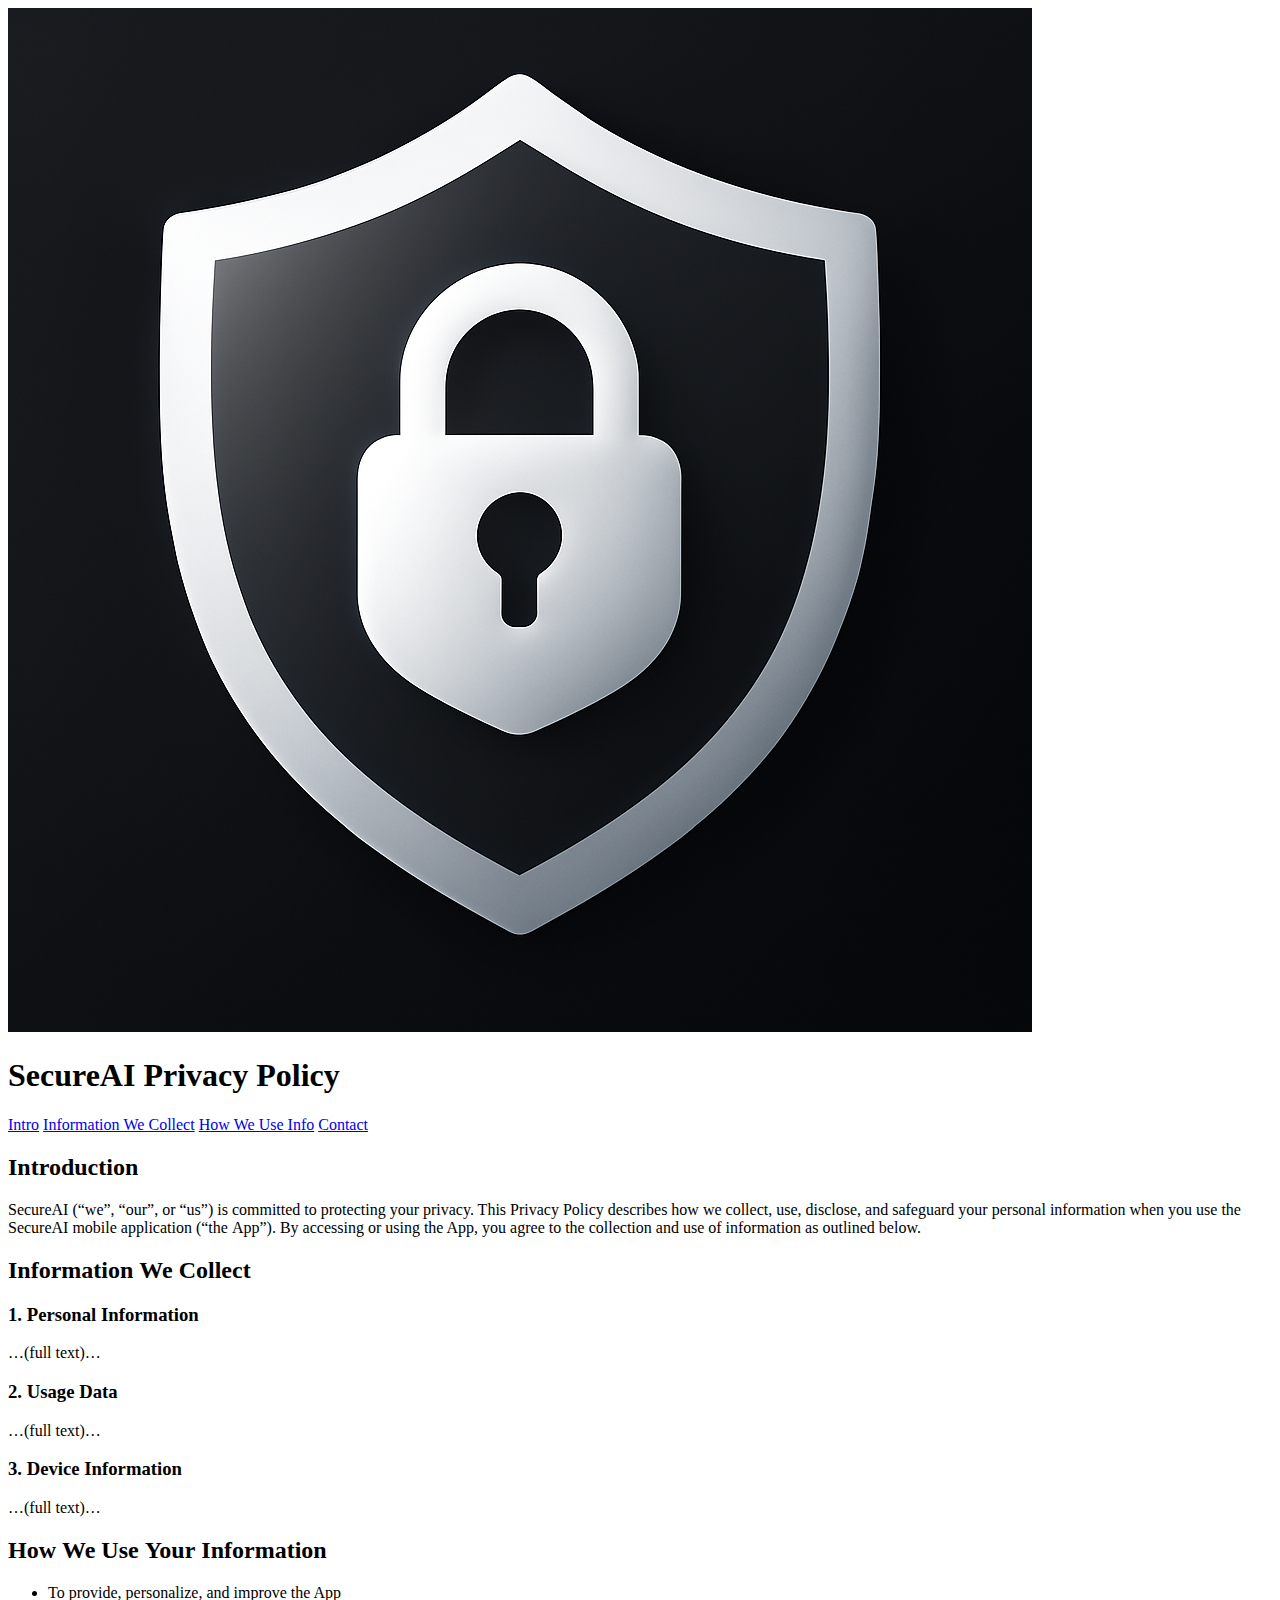
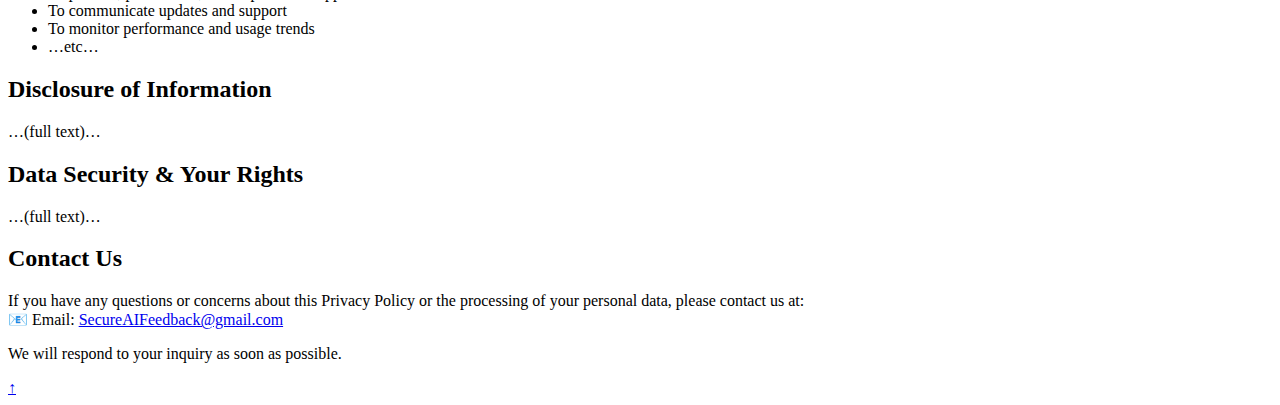
==== commit f91a2942: "Update index.html" ====
--- a/index.html
+++ b/index.html
@@ -2,207 +2,88 @@
 <html lang="en">
 <head>
   <meta charset="UTF-8" />
-  <meta name="viewport" content="width=device-width, initial-scale=1.0">
-  <title>SecureAI Privacy Policy</title>
+  <meta name="viewport" content="width=device-width, initial-scale=1.0" />
+  <title>SecureAI • Privacy Policy</title>
 
   <!-- Fonts -->
   <link rel="preconnect" href="https://fonts.googleapis.com">
   <link rel="preconnect" href="https://fonts.gstatic.com" crossorigin>
-  <!-- Work Sans, Rajdhani, Source Code Pro -->
-  <link rel="stylesheet" href="https://fonts.googleapis.com/css2?family=Work+Sans:wght@200..900&family=Rajdhani:wght@300;400;500;600;700&family=Source+Code+Pro:wght@200..900&display=swap">
+  <link href="https://fonts.googleapis.com/css2?family=Work+Sans:wght@200..900&family=Rajdhani:wght@300;400;500;600;700&family=Source+Code+Pro:wght@300;400;500&display=swap" rel="stylesheet">
 
-  <style>
-    /* Global Reset/Box Sizing */
-    * {
-      margin: 0;
-      padding: 0;
-      box-sizing: border-box;
-    }
-
-    body {
-      background-color: #0c0c0c;
-      font-family: 'Work Sans', sans-serif;
-      color: #ffffff;
-      line-height: 1.5;
-      padding-bottom: 100px;
-    }
-
-    header {
-      display: flex;
-      align-items: center;
-      padding: 1rem 2rem;
-      background-color: #101010;
-      border-bottom: 1px solid #222;
-      position: sticky;
-      top: 0;
-      z-index: 10;
-    }
-
-    header img {
-      height: 50px;
-      margin-right: 1rem;
-    }
-
-    header h1 {
-      font-family: 'Rajdhani', sans-serif;
-      font-size: 1.8rem;
-      font-weight: 600;
-      letter-spacing: 1px;
-    }
-
-    .content-wrapper {
-      max-width: 900px;
-      margin: 2rem auto;
-      padding: 0 1rem;
-    }
-
-    /* Privacy Policy Section */
-    .section-title {
-      font-family: 'Rajdhani', sans-serif;
-      font-size: 1.6rem;
-      margin-bottom: 1rem;
-      border-bottom: 1px solid #555;
-      padding-bottom: 0.5rem;
-    }
-
-    .policy-text {
-      margin-bottom: 2rem;
-      line-height: 1.7;
-      white-space: pre-line; /* Preserve line breaks in text */
-    }
-
-    /* Contact Us Section */
-    .contact-section {
-      margin-top: 3rem;
-      padding-top: 2rem;
-      border-top: 1px solid #555;
-    }
-
-    .contact-section h2 {
-      font-family: 'Rajdhani', sans-serif;
-      font-size: 1.6rem;
-      margin-bottom: 1rem;
-    }
-
-    .contact-section p {
-      margin-bottom: 1rem;
-      line-height: 1.7;
-    }
-
-    /* Small utility styles */
-    a {
-      color: #00ffd5; /* Neon accent color */
-      text-decoration: none;
-    }
-
-    a:hover {
-      text-decoration: underline;
-    }
-
-    /* Responsive design tweak for smaller screens */
-    @media (max-width: 600px) {
-      header h1 {
-        font-size: 1.3rem;
-      }
-
-      .section-title {
-        font-size: 1.3rem;
-      }
-
-      .contact-section h2 {
-        font-size: 1.3rem;
-      }
-    }
-  </style>
+  <!-- Styles & Script -->
+  <link rel="stylesheet" href="style.css" />
+  <script defer src="script.js"></script>
 </head>
 <body>
-
-  <!-- Header with Logo & Title -->
-  <header>
-    <!-- Replace "Assets/secureai-logo.png" with your actual path/filename -->
-    <img src="Assets/secureai-logo.png" alt="SecureAI Logo">
-    <h1>SecureAI Privacy Policy</h1>
+  <!-- ─── Header / Logo ──────────────────────────────────────────────── -->
+  <header id="top">
+    <img src="Assets/secureai-logo.png" alt="SecureAI Logo" class="logo">
+    <h1>SecureAI Privacy Policy</h1>
   </header>
 
-  <!-- Main Content Wrapper -->
-  <div class="content-wrapper">
-    <!-- Privacy Policy Section -->
-    <h2 class="section-title">Privacy Policy</h2>
-    <div class="policy-text">
-      <strong>Privacy Policy for SecureAI</strong><br />
-      Effective Date: March 26, 2025
+  <!-- ─── Navigation Bar ─────────────────────────────────────────────── -->
+  <nav class="navbar">
+    <a href="#intro">Intro</a>
+    <a href="#info">Information&nbsp;We&nbsp;Collect</a>
+    <a href="#usage">How&nbsp;We&nbsp;Use&nbsp;Info</a>
+    <a href="#contact">Contact</a>
+  </nav>
 
-      <br /><br />
-      <strong>Introduction</strong><br />
-      SecureAI ("we", "our", or "us") is committed to protecting your privacy. This Privacy Policy describes how we collect, use, disclose, and safeguard your personal information when you use the SecureAI mobile application ("the App"). By accessing or using the App, you agree to the collection and use of information as outlined in this Privacy Policy. If you do not agree with this Privacy Policy, please refrain from using the App.
+  <!-- ─── Main Content ───────────────────────────────────────────────── -->
+  <main class="container">
+    <!-- Each <section> gets revealed by script.js when scrolled into view -->
+    <section id="intro" class="hidden">
+      <h2>Introduction</h2>
+      <p>
+        SecureAI (“we”, “our”, or “us”) is committed to protecting your privacy.
+        This Privacy Policy describes how we collect, use, disclose, and
+        safeguard your personal information when you use the SecureAI mobile
+        application (“the App”). By accessing or using the App, you agree to the
+        collection and use of information as outlined below.
+      </p>
+    </section>
 
-      <br /><br />
-      <strong>Information We Collect</strong><br />
-      1. Personal Information<br />
-      We may collect personal information that you voluntarily provide to us, such as your email address, contact information, registration details, and any information you provide while using the App. This includes data entered into forms, user preferences, and communications with us.
+    <section id="info" class="hidden">
+      <h2>Information&nbsp;We&nbsp;Collect</h2>
+      <h3>1. Personal Information</h3>
+      <p>…(full text)…</p>
 
-      <br /><br />
-      2. Usage Data<br />
-      We collect anonymous and aggregate data regarding your interactions with the App, including usage patterns, preferences, device interactions, and feature usage. This data helps us improve the functionality, performance, and user experience of the App. This data is not linked to your personal information unless you have provided us with identifiable data.
+      <h3>2. Usage Data</h3>
+      <p>…(full text)…</p>
 
-      <br /><br />
-      3. Device Information<br />
-      We may collect information about the device you use to access the App, including its model, operating system version, device identifiers (such as IP address or device ID), crash logs, and other diagnostic data to help us troubleshoot and improve our services.
+      <h3>3. Device Information</h3>
+      <p>…(full text)…</p>
+    </section>
 
-      <br /><br />
-      <strong>How We Use Your Information</strong><br />
-      We use the information we collect for the following purposes:
-      * To provide, personalize, and improve the functionality of the App
-      * To offer personalized content and recommendations based on your usage and preferences
-      * To communicate with you regarding updates, support, and relevant service information
-      * To monitor and analyze app performance, user interactions, and usage trends
-      * To ensure the security, integrity, and availability of our services
-      * To comply with legal obligations and enforce our terms and policies
+    <section id="usage" class="hidden">
+      <h2>How We Use Your Information</h2>
+      <ul>
+        <li>To provide, personalize, and improve the App</li>
+        <li>To communicate updates and support</li>
+        <li>To monitor performance and usage trends</li>
+        <li>…etc…</li>
+      </ul>
 
-      <br /><br />
-      <strong>Disclosure of Information</strong><br />
-      We do not sell, rent, or trade your personal data. We may share your information in the following circumstances:
-      * With your explicit consent
-      * With trusted service providers, vendors, or contractors who perform services on our behalf, including those related to app functionality, analytics, user support, and maintenance
-      * When required by law, regulation, or legal process, including compliance with subpoenas or court orders
-      * To protect the rights, property, or safety of SecureAI, our users, or others, including preventing fraudulent or harmful activities
-      * In connection with a business transaction, such as a merger, acquisition, or sale of assets, where your information may be transferred as part of the transaction
+      <h2>Disclosure of Information</h2>
+      <p>…(full text)…</p>
 
-      <br /><br />
-      <strong>Use of External Data</strong><br />
-      The App utilizes data provided by the Have I Been Pwned service, which is licensed under the Creative Commons Attribution 4.0 International License. Please note that we have made modifications to this data for use within the App. For more information about Have I Been Pwned, please visit their website.
+      <h2>Data Security &amp; Your Rights</h2>
+      <p>…(full text)…</p>
+    </section>
 
-      <br /><br />
-      <strong>Data Security</strong><br />
-      We implement reasonable administrative, technical, and physical safeguards to protect your personal information from unauthorized access, alteration, disclosure, or destruction. While we strive to protect your information, please note that no data transmission or storage system is 100% secure. Therefore, you acknowledge that the transmission of personal information via the App is at your own risk.
+    <!-- ─── Contact Us (bottom) ──────────────────────────────────────── -->
+    <section id="contact" class="hidden contact">
+      <h2>Contact&nbsp;Us</h2>
+      <p>
+        If you have any questions or concerns about this Privacy Policy or the
+        processing of your personal data, please contact us at:<br>
+        📧 Email: <a href="mailto:SecureAIFeedback@gmail.com">SecureAIFeedback@gmail.com</a>
+      </p>
+      <p>We will respond to your inquiry as soon as possible.</p>
+    </section>
+  </main>
 
-      <br /><br />
-      <strong>Your Rights and Choices</strong><br />
-      Subject to applicable law, you have the following rights regarding your personal data:
-      * The right to access the personal information we hold about you
-      * The right to request corrections, updates, or deletions of your personal data
-      * The right to withdraw your consent to processing (where processing is based on consent)
-      * The right to request a copy of your personal data in a commonly used electronic format
-      * The right to object to or restrict processing of your personal data in certain circumstances
-      * The right to lodge a complaint with a supervisory authority if you believe your rights have been violated
-      To exercise any of these rights, please contact us using the contact information provided below.
-
-      <br /><br />
-      <strong>Children’s Privacy</strong><br />
-      The App is not intended for children under the age of 13, and we do not knowingly collect personal information from children. If you believe we may have inadvertently collected information from a child under the age of 13, please contact us immediately, and we will take steps to delete such information.
-
-      <br /><br />
-      <strong>Changes to This Privacy Policy</strong><br />
-      We may update this Privacy Policy periodically to reflect changes in our practices, services, or legal requirements. If we make material changes, we will notify you through the App or by other appropriate means. The updated Privacy Policy will be posted on this page, with the new effective date noted at the top of the policy.
-    </div>
-
-    <!-- Contact Us Section -->
-    <div class="contact-section">
-      <h2>Contact Us</h2>
-      <p>If you have any questions or concerns about this Privacy Policy or the processing of your personal data, please contact us at:<br>
-      📧 Email: <strong>SecureAIFeedback@gmail.com</strong></p>
-      <p>We will respond to your inquiry as soon as possible.</p>
-    </div>
-  </div>
+  <!-- ─── Back‑to‑Top Button (optional) ──────────────────────────────── -->
+  <a href="#top" class="to‑top">↑</a>
 </body>
 </html>
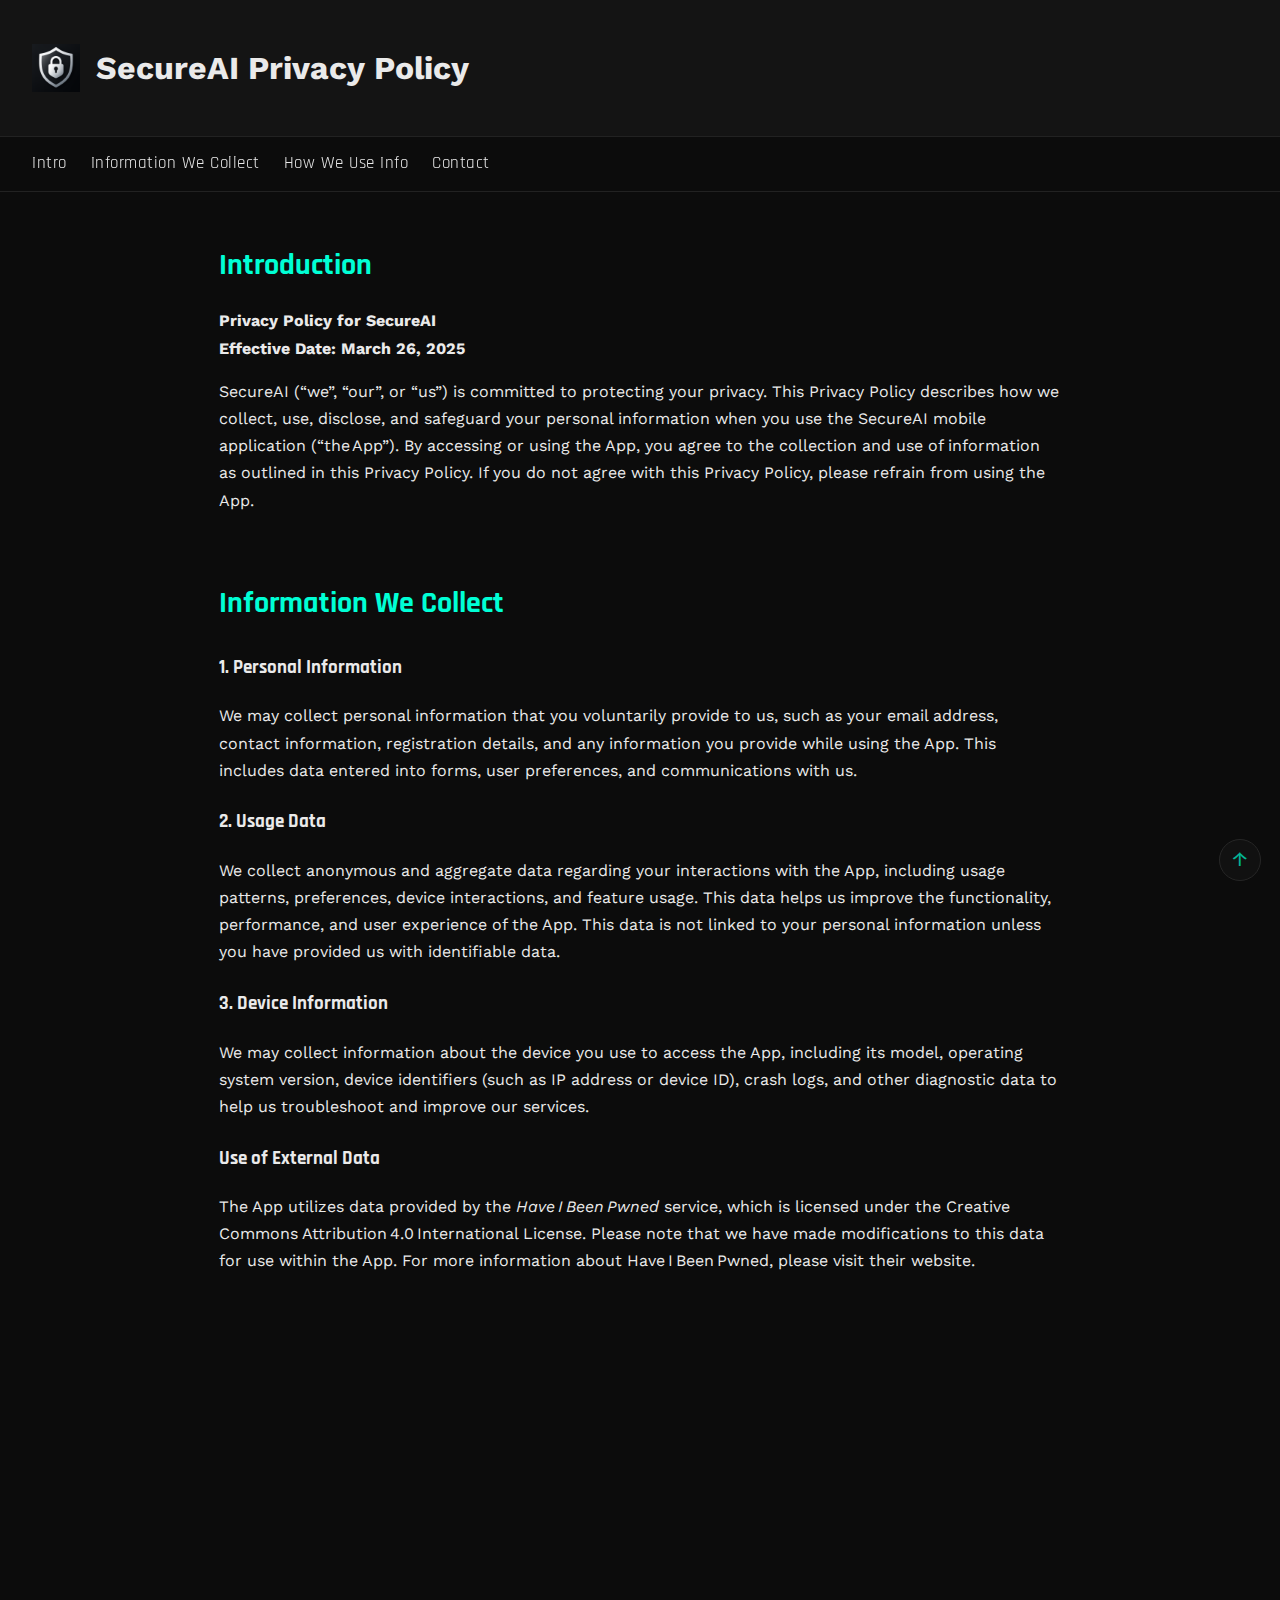
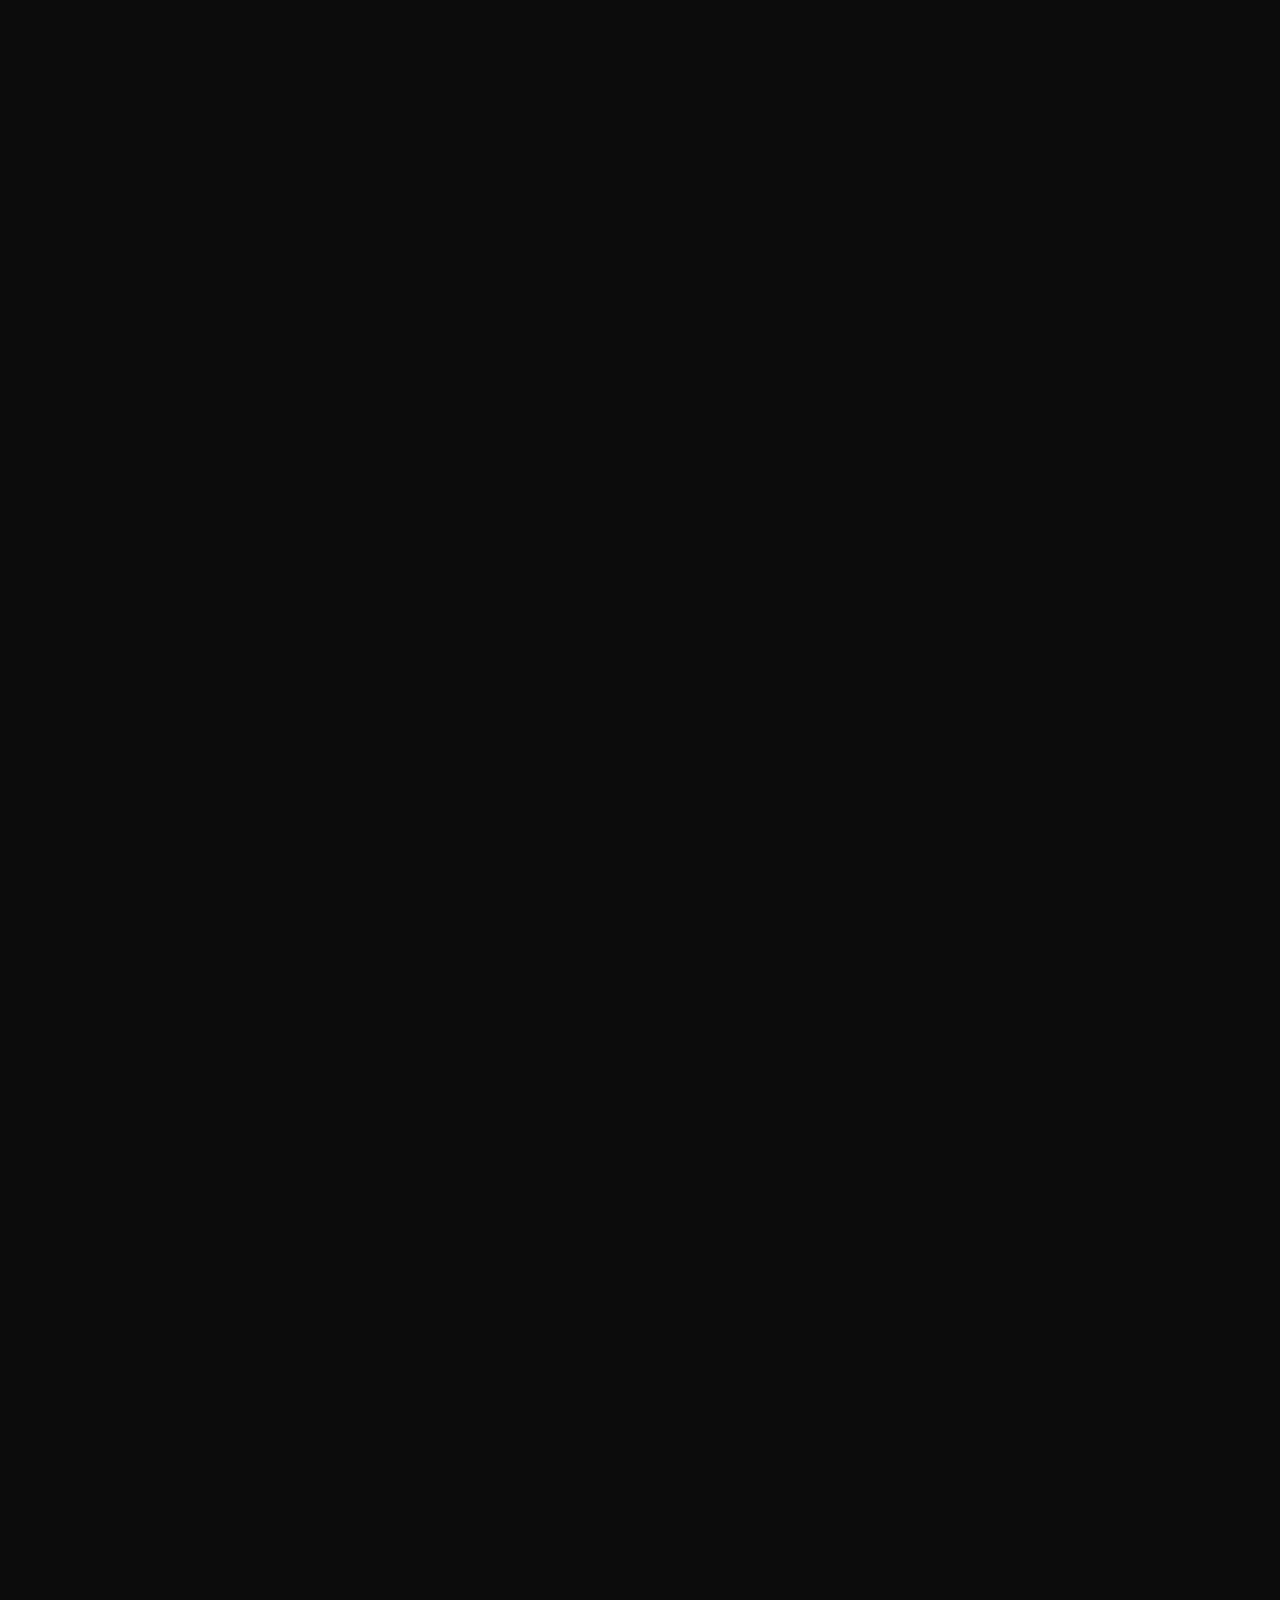
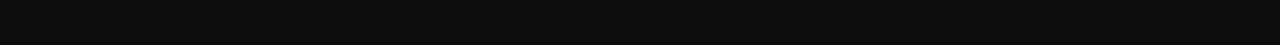
==== commit 8ee19616: "Update index.html" ====
--- a/index.html
+++ b/index.html
@@ -18,7 +18,7 @@
   <!-- ─── Header / Logo ──────────────────────────────────────────────── -->
   <header id="top">
     <img src="Assets/secureai-logo.png" alt="SecureAI Logo" class="logo">
-    <h1>SecureAI Privacy Policy</h1>
+    <h1>SecureAI&nbsp;Privacy&nbsp;Policy</h1>
   </header>
 
   <!-- ─── Navigation Bar ─────────────────────────────────────────────── -->
@@ -31,59 +31,85 @@
 
   <!-- ─── Main Content ───────────────────────────────────────────────── -->
   <main class="container">
-    <!-- Each <section> gets revealed by script.js when scrolled into view -->
+    <!-- Introduction -->
     <section id="intro" class="hidden">
       <h2>Introduction</h2>
-      <p>
-        SecureAI (“we”, “our”, or “us”) is committed to protecting your privacy.
-        This Privacy Policy describes how we collect, use, disclose, and
-        safeguard your personal information when you use the SecureAI mobile
-        application (“the App”). By accessing or using the App, you agree to the
-        collection and use of information as outlined below.
-      </p>
+      <p><strong>Privacy Policy for SecureAI<br>Effective Date: March&nbsp;26,&nbsp;2025</strong></p>
+
+      <p>SecureAI (“we”, “our”, or “us”) is committed to protecting your privacy. This Privacy Policy describes how we collect, use, disclose, and safeguard your personal information when you use the SecureAI mobile application (“the App”). By accessing or using the App, you agree to the collection and use of information as outlined in this Privacy Policy. If you do not agree with this Privacy Policy, please refrain from using the App.</p>
     </section>
 
+    <!-- Information We Collect -->
     <section id="info" class="hidden">
       <h2>Information&nbsp;We&nbsp;Collect</h2>
-      <h3>1. Personal Information</h3>
-      <p>…(full text)…</p>
 
-      <h3>2. Usage Data</h3>
-      <p>…(full text)…</p>
+      <h3>1.&nbsp;Personal&nbsp;Information</h3>
+      <p>We may collect personal information that you voluntarily provide to us, such as your email address, contact information, registration details, and any information you provide while using the App. This includes data entered into forms, user preferences, and communications with us.</p>
 
-      <h3>3. Device Information</h3>
-      <p>…(full text)…</p>
+      <h3>2.&nbsp;Usage&nbsp;Data</h3>
+      <p>We collect anonymous and aggregate data regarding your interactions with the App, including usage patterns, preferences, device interactions, and feature usage. This data helps us improve the functionality, performance, and user experience of the App. This data is not linked to your personal information unless you have provided us with identifiable data.</p>
+
+      <h3>3.&nbsp;Device&nbsp;Information</h3>
+      <p>We may collect information about the device you use to access the App, including its model, operating system version, device identifiers (such as IP address or device ID), crash logs, and other diagnostic data to help us troubleshoot and improve our services.</p>
+
+      <h3>Use&nbsp;of&nbsp;External&nbsp;Data</h3>
+      <p>The App utilizes data provided by the <em>Have I Been Pwned</em> service, which is licensed under the Creative Commons Attribution 4.0 International License. Please note that we have made modifications to this data for use within the App. For more information about Have I Been Pwned, please visit their website.</p>
     </section>
 
+    <!-- How We Use & Other Sections -->
     <section id="usage" class="hidden">
-      <h2>How We Use Your Information</h2>
+      <h2>How&nbsp;We&nbsp;Use&nbsp;Your&nbsp;Information</h2>
       <ul>
-        <li>To provide, personalize, and improve the App</li>
-        <li>To communicate updates and support</li>
-        <li>To monitor performance and usage trends</li>
-        <li>…etc…</li>
+        <li>To provide, personalize, and improve the functionality of the App</li>
+        <li>To offer personalized content and recommendations based on your usage and preferences</li>
+        <li>To communicate with you regarding updates, support, and relevant service information</li>
+        <li>To monitor and analyze app performance, user interactions, and usage trends</li>
+        <li>To ensure the security, integrity, and availability of our services</li>
+        <li>To comply with legal obligations and enforce our terms and policies</li>
       </ul>
 
-      <h2>Disclosure of Information</h2>
-      <p>…(full text)…</p>
+      <h2>Disclosure&nbsp;of&nbsp;Information</h2>
+      <p>We do not sell, rent, or trade your personal data. We may share your information in the following circumstances:</p>
+      <ul>
+        <li>With your explicit consent</li>
+        <li>With trusted service providers, vendors, or contractors who perform services on our behalf, including those related to app functionality, analytics, user support, and maintenance</li>
+        <li>When required by law, regulation, or legal process, including compliance with subpoenas or court orders</li>
+        <li>To protect the rights, property, or safety of SecureAI, our users, or others, including preventing fraudulent or harmful activities</li>
+        <li>In connection with a business transaction, such as a merger, acquisition, or sale of assets, where your information may be transferred as part of the transaction</li>
+      </ul>
 
-      <h2>Data Security &amp; Your Rights</h2>
-      <p>…(full text)…</p>
+      <h2>Data&nbsp;Security</h2>
+      <p>We implement reasonable administrative, technical, and physical safeguards to protect your personal information from unauthorized access, alteration, disclosure, or destruction. While we strive to protect your information, please note that no data transmission or storage system is 100% secure. Therefore, you acknowledge that the transmission of personal information via the App is at your own risk.</p>
+
+      <h2>Your&nbsp;Rights&nbsp;and&nbsp;Choices</h2>
+      <p>Subject to applicable law, you have the following rights regarding your personal data:</p>
+      <ul>
+        <li>The right to access the personal information we hold about you</li>
+        <li>The right to request corrections, updates, or deletions of your personal data</li>
+        <li>The right to withdraw your consent to processing (where processing is based on consent)</li>
+        <li>The right to request a copy of your personal data in a commonly used electronic format</li>
+        <li>The right to object to or restrict processing of your personal data in certain circumstances</li>
+        <li>The right to lodge a complaint with a supervisory authority if you believe your rights have been violated</li>
+      </ul>
+      <p>To exercise any of these rights, please contact us using the information provided below.</p>
+
+      <h2>Children’s&nbsp;Privacy</h2>
+      <p>The App is not intended for children under the age of 13, and we do not knowingly collect personal information from children. If you believe we may have inadvertently collected information from a child under the age of 13, please contact us immediately, and we will take steps to delete such information.</p>
+
+      <h2>Changes&nbsp;to&nbsp;This&nbsp;Privacy&nbsp;Policy</h2>
+      <p>We may update this Privacy Policy periodically to reflect changes in our practices, services, or legal requirements. If we make material changes, we will notify you through the App or by other appropriate means. The updated Privacy Policy will be posted on this page, with the new effective date noted at the top of the policy.</p>
     </section>
 
-    <!-- ─── Contact Us (bottom) ──────────────────────────────────────── -->
+    <!-- Contact Us -->
     <section id="contact" class="hidden contact">
       <h2>Contact&nbsp;Us</h2>
-      <p>
-        If you have any questions or concerns about this Privacy Policy or the
-        processing of your personal data, please contact us at:<br>
-        📧 Email: <a href="mailto:SecureAIFeedback@gmail.com">SecureAIFeedback@gmail.com</a>
-      </p>
+      <p>If you have any questions or concerns about this Privacy Policy or the processing of your personal data, please contact us at:<br>
+         📧 Email: <a href="mailto:SecureAIFeedback@gmail.com">SecureAIFeedback@gmail.com</a></p>
       <p>We will respond to your inquiry as soon as possible.</p>
     </section>
   </main>
 
-  <!-- ─── Back‑to‑Top Button (optional) ──────────────────────────────── -->
+  <!-- Back‑to‑Top Button -->
   <a href="#top" class="to‑top">↑</a>
 </body>
 </html>
--- a/style.css
+++ b/style.css
@@ -0,0 +1,110 @@
+/* ─── Base / Theme ─────────────────────────────────────────────────── */
+:root {
+  --bg: #0c0c0c;
+  --card: #141414;
+  --text: #eaeaea;
+  --accent: #00ffd5;   /* neon cyan */
+  --fade-time: 0.6s;
+}
+
+* { box-sizing: border-box; }
+html { scroll-behavior: smooth; }
+body {
+  margin: 0;
+  font-family: "Work Sans", sans-serif;
+  background: var(--bg);
+  color: var(--text);
+  line-height: 1.7;
+}
+
+/* ─── Header ───────────────────────────────────────────────────────── */
+header {
+  display: flex;
+  align-items: center;
+  gap: 1rem;
+  padding: 1.2rem 2rem;
+  background: var(--card);
+  border-bottom: 1px solid #222;
+}
+.logo { height: 48px; }
+
+/* ─── Navbar ───────────────────────────────────────────────────────── */
+.navbar {
+  position: sticky;
+  top: 0;
+  display: flex;
+  gap: 1.5rem;
+  padding: 0.8rem 2rem;
+  background: rgba(12,12,12,0.8);
+  backdrop-filter: blur(6px);
+  border-bottom: 1px solid #222;
+  z-index: 100;
+}
+.navbar a {
+  color: var(--text);
+  text-decoration: none;
+  font-family: "Rajdhani", sans-serif;
+  font-size: 1.05rem;
+  letter-spacing: 0.5px;
+  position: relative;
+}
+.navbar a::after {
+  content: "";
+  position: absolute;
+  left: 0; bottom: -4px;
+  width: 0; height: 2px;
+  background: var(--accent);
+  transition: width 0.3s;
+}
+.navbar a:hover::after { width: 100%; }
+
+/* ─── Sections ─────────────────────────────────────────────────────── */
+.container { max-width: 880px; margin: 3rem auto; padding: 0 1.2rem; }
+
+section { margin-bottom: 4rem; }
+h2 {
+  font-family: "Rajdhani", sans-serif;
+  font-size: 1.9rem;
+  margin-bottom: 0.8rem;
+  color: var(--accent);
+}
+h3 { font-family: "Rajdhani", sans-serif; margin-top: 1.4rem; }
+
+/* Fade / slide animation */
+.hidden {
+  opacity: 0;
+  transform: translateY(24px);
+  transition: opacity var(--fade-time) ease-out,
+              transform var(--fade-time) ease-out;
+}
+.show {
+  opacity: 1;
+  transform: translateY(0);
+}
+
+/* ─── Contact Section ─────────────────────────────────────────────── */
+.contact { text-align: center; }
+.contact a { color: var(--accent); }
+
+/* ─── Back‑to‑Top Button ──────────────────────────────────────────── */
+.to‑top {
+  position: fixed;
+  right: 1.2rem; bottom: 1.2rem;
+  background: var(--card);
+  border: 1px solid #333;
+  border-radius: 50%;
+  width: 42px; height: 42px;
+  display: grid; place-items: center;
+  color: var(--accent);
+  font-size: 1.3rem;
+  text-decoration: none;
+  opacity: 0.7;
+  transition: opacity 0.3s;
+}
+.to‑top:hover { opacity: 1; }
+
+/* ─── Responsive tweaks ───────────────────────────────────────────── */
+@media (max-width: 600px) {
+  .navbar { overflow-x: auto; }
+  h2 { font-size: 1.6rem; }
+}
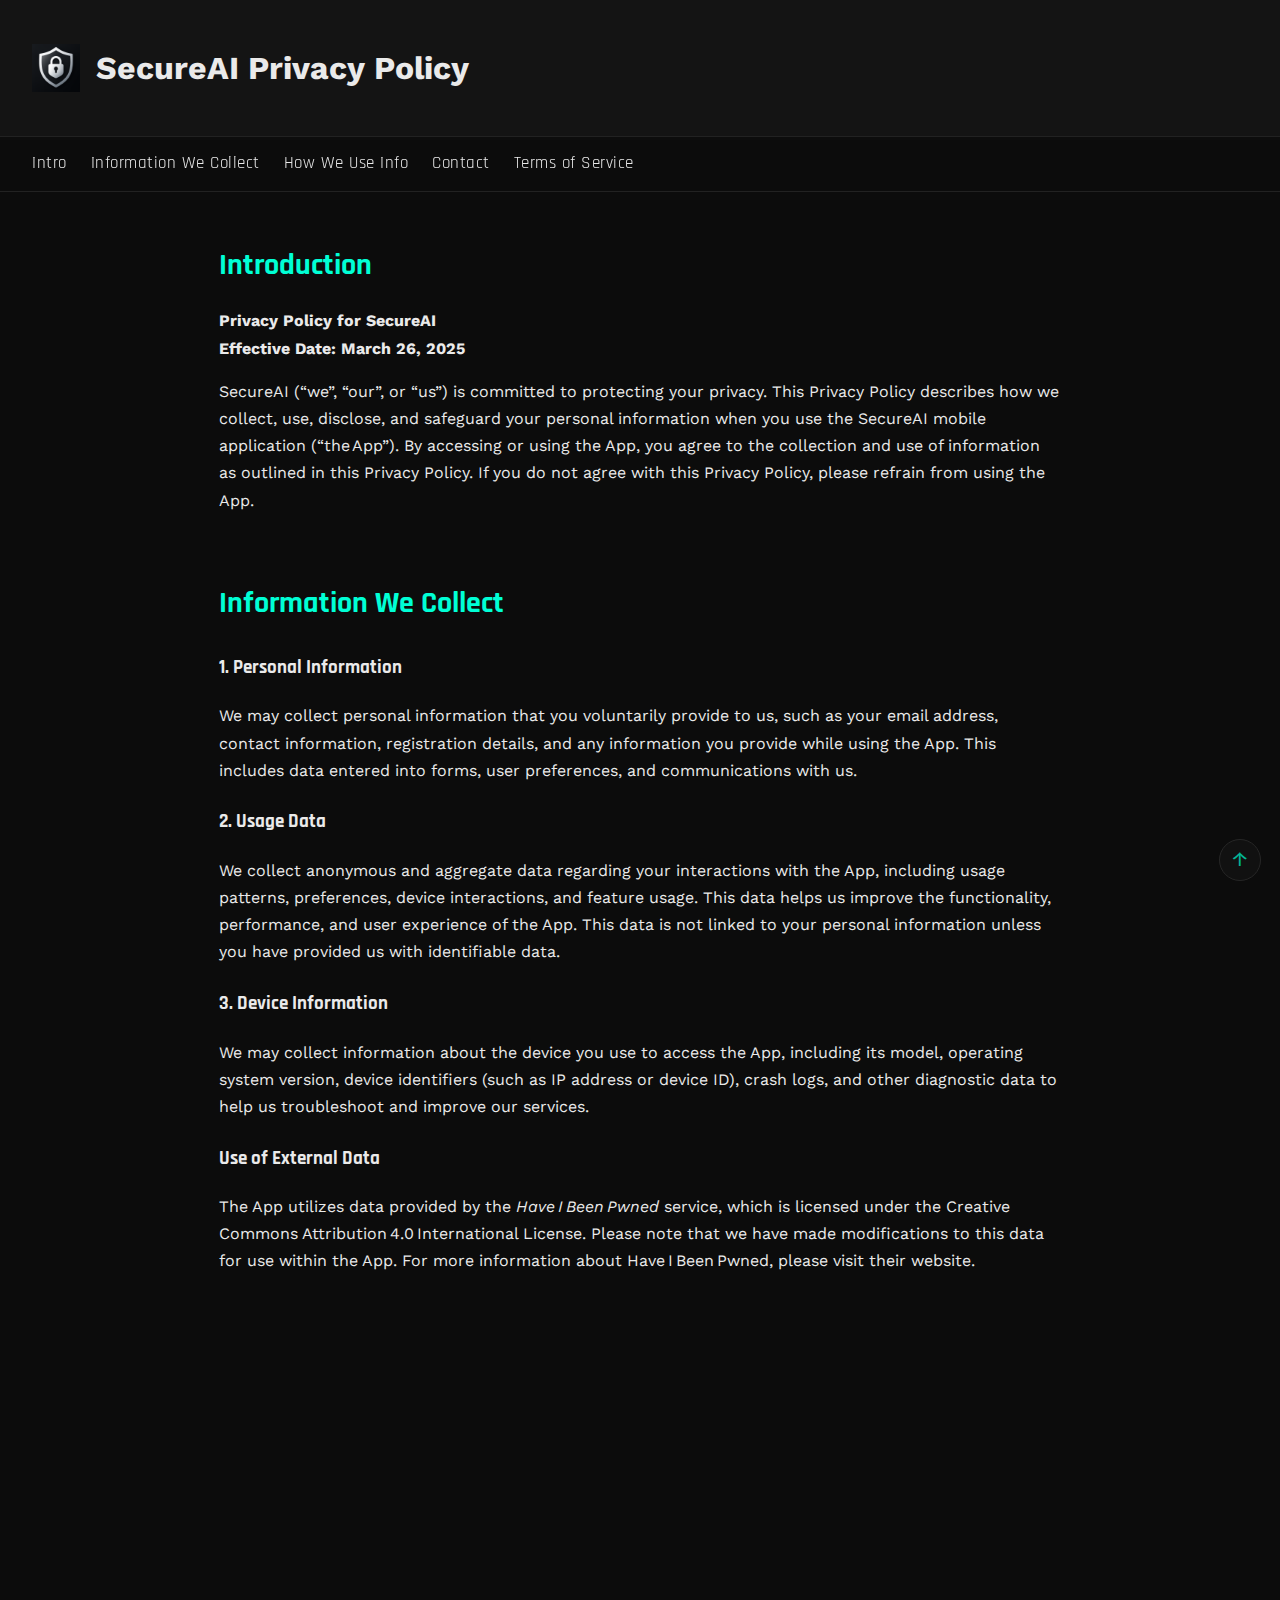
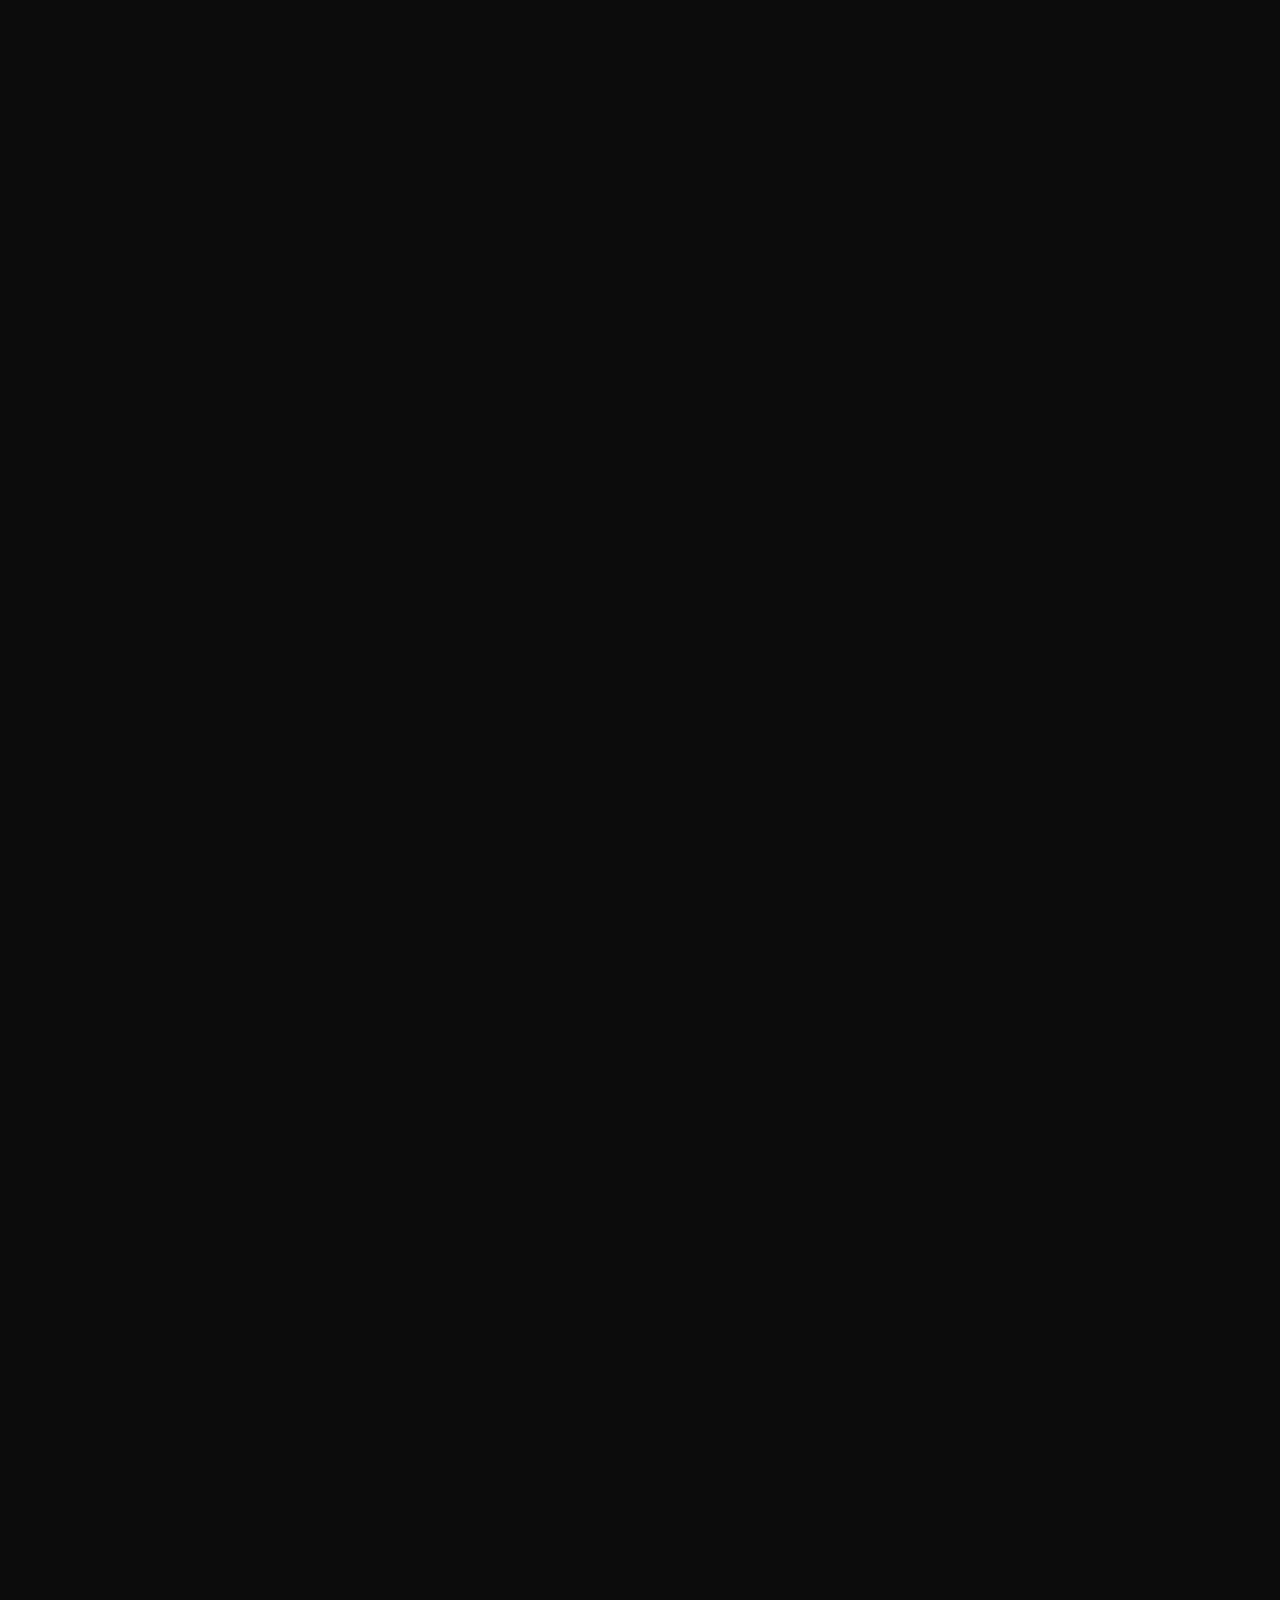
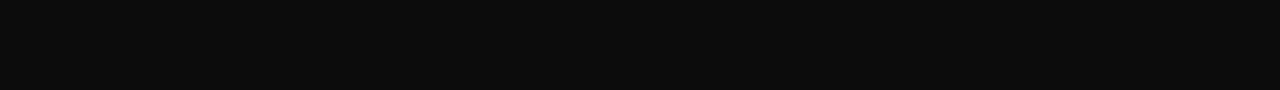
==== commit 9733e9d5: "Update index.html" ====
--- a/index.html
+++ b/index.html
@@ -27,6 +27,8 @@
     <a href="#info">Information&nbsp;We&nbsp;Collect</a>
     <a href="#usage">How&nbsp;We&nbsp;Use&nbsp;Info</a>
     <a href="#contact">Contact</a>
+    <!-- new link -->
+    <a href="terms.html">Terms&nbsp;of&nbsp;Service</a>
   </nav>
 
   <!-- ─── Main Content ───────────────────────────────────────────────── -->
@@ -106,6 +108,10 @@
       <p>If you have any questions or concerns about this Privacy Policy or the processing of your personal data, please contact us at:<br>
          📧 Email: <a href="mailto:SecureAIFeedback@gmail.com">SecureAIFeedback@gmail.com</a></p>
       <p>We will respond to your inquiry as soon as possible.</p>
+      <!-- new footer link -->
+      <p style="margin-top:1.2rem;font-size:0.95rem;">
+        Looking for our <a href="terms.html">Terms&nbsp;of&nbsp;Service</a>? You can find them here.
+      </p>
     </section>
   </main>
 
